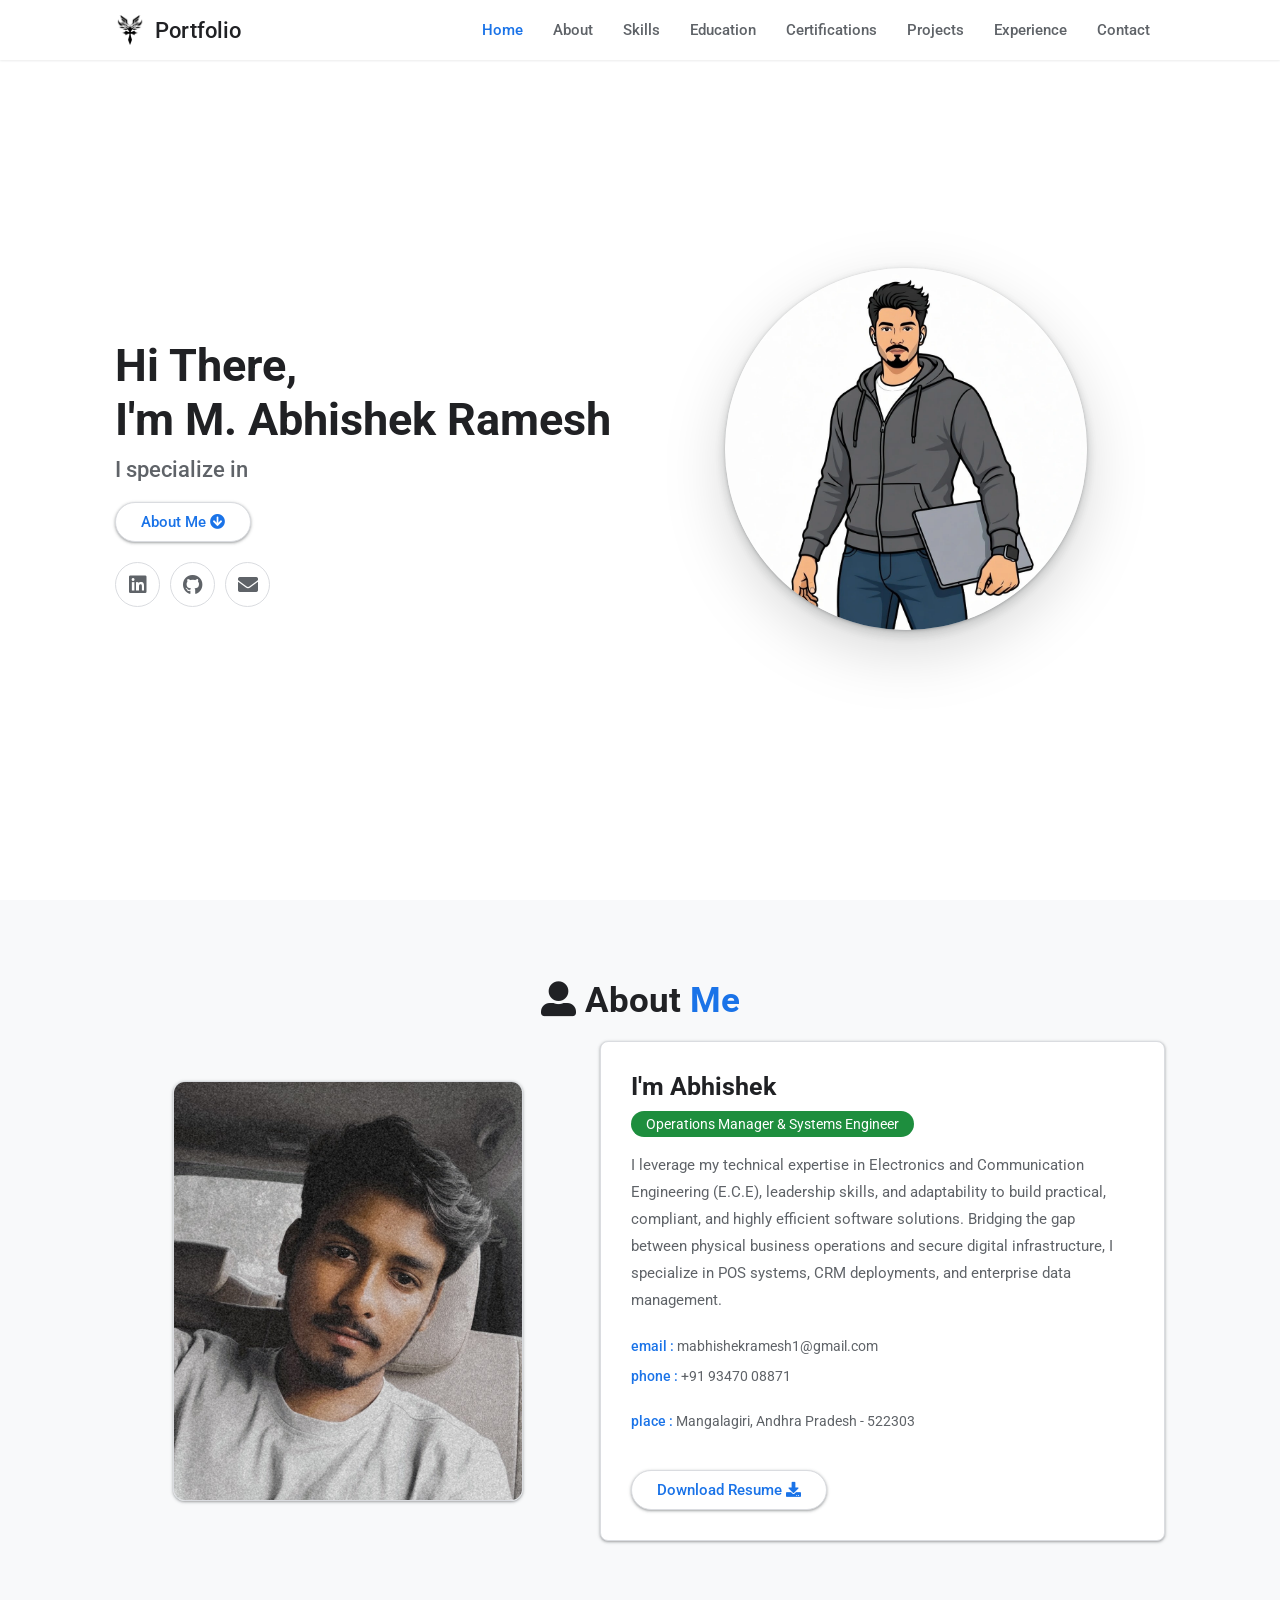
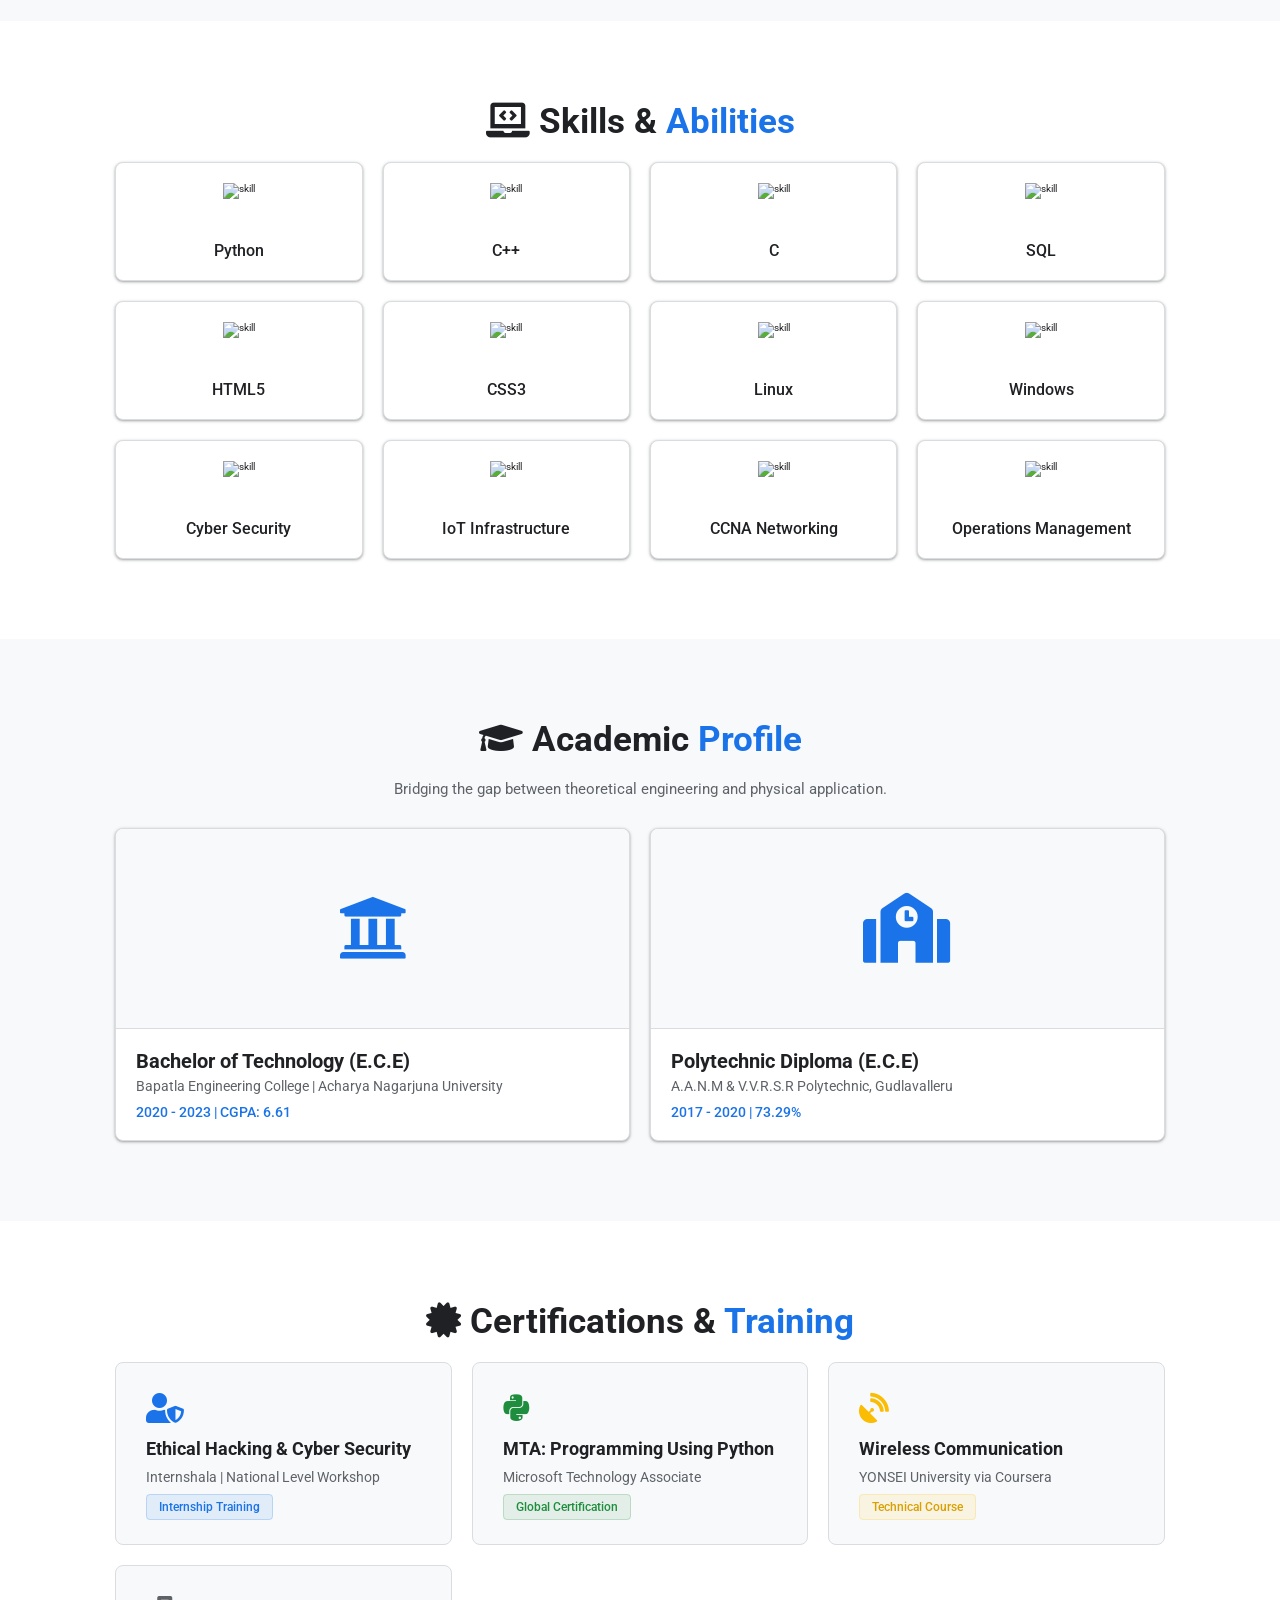
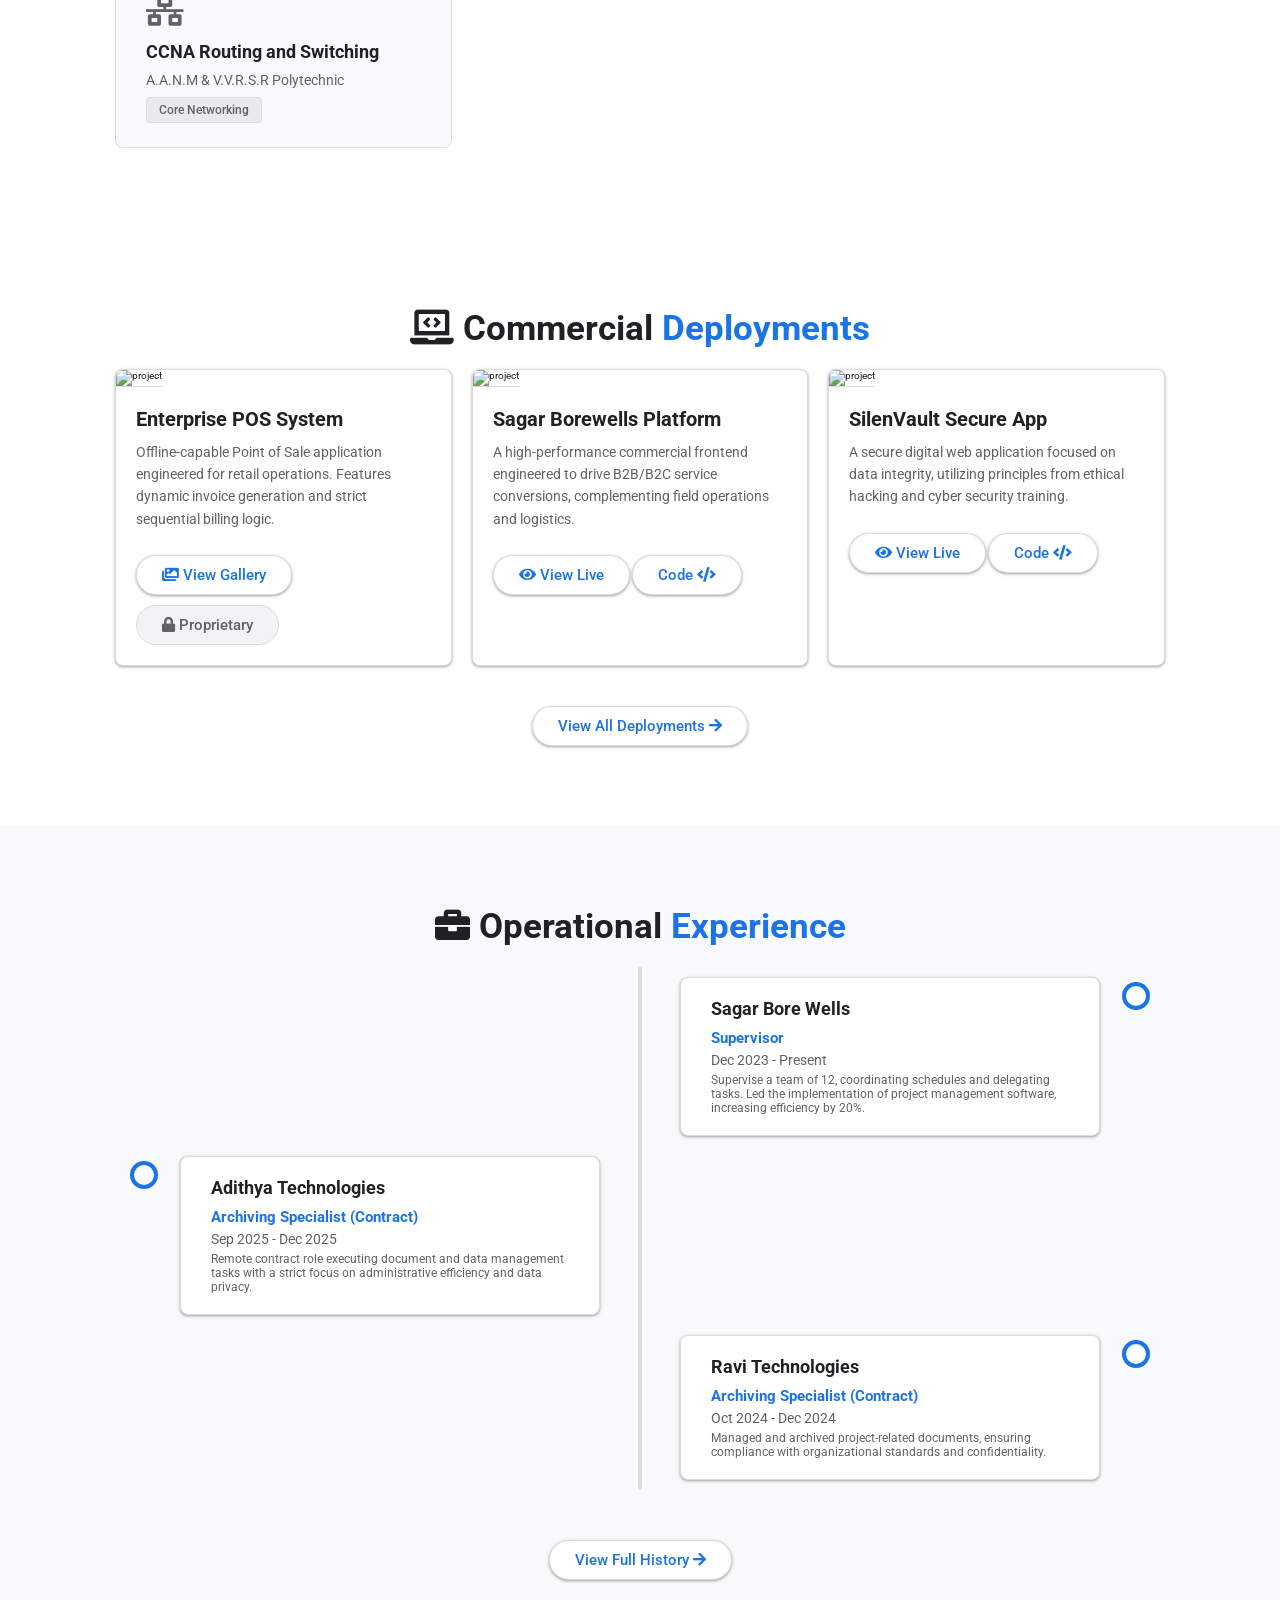
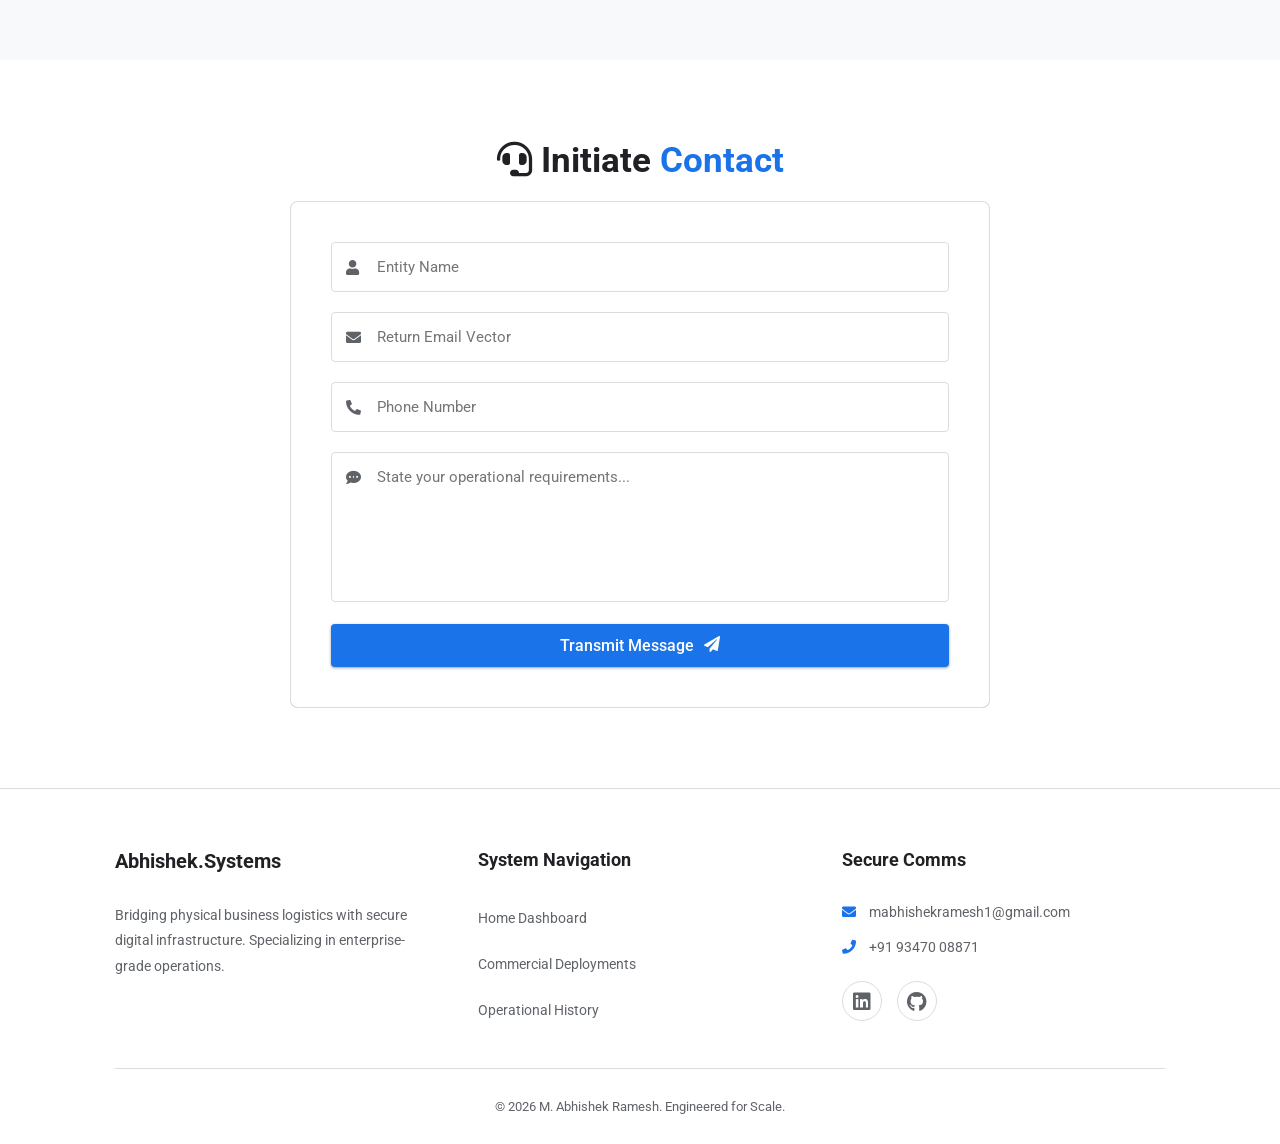
==== index.html @ 2fecbcee "Update index.html" ====
<!DOCTYPE html>
<html lang="en">
<head>
    <meta charset="UTF-8">
    <meta http-equiv="X-UA-Compatible" content="IE=edge">
    <meta name="viewport" content="width=device-width, initial-scale=1.0">
    <meta name="keywords" content="abhishek ramesh, operations manager, systems engineer, full stack dev, pos systems, portfolio" />
    <meta name="description" content="Welcome to Abhishek's Portfolio. Operations Manager, Systems Engineer, and Full-Stack Developer." />
    <link rel="stylesheet" href="./assets/css/style.css">
    <link rel="stylesheet" href="https://cdnjs.cloudflare.com/ajax/libs/font-awesome/5.15.3/css/all.min.css" integrity="sha512-iBBXm8fW90+nuLcSKlbmrPcLa0OT92xO1BIsZ+ywDWZCvqsWgccV3gFoRBv0z+8dLJgyAHIhR35VZc2oM/gI1w==" crossorigin="anonymous" referrerpolicy="no-referrer" />
   <link id="favicon" rel="icon" type="image/png" href="./assets/images/favicon_black.png">
    <title>Portfolio | M. Abhishek Ramesh</title>
	<meta name="description" content="M. Abhishek Ramesh: Operations Manager & Systems Engineer bridging physical logistics with secure digital infrastructure. Specializing in POS, CRM, and Data Management.">
    <meta name="keywords" content="Abhishek Ramesh, Systems Engineer, Operations Manager, POS Systems, Full Stack Developer, Cyber Security, Guntur, Sagar Borewells">
    <meta name="author" content="M. Abhishek Ramesh">
    
    <meta property="og:title" content="M. Abhishek Ramesh | Operations & Systems Engineer">
    <meta property="og:description" content="Bridging the gap between physical business logistics and secure digital infrastructure.">
    <meta property="og:image" content="https://abhishek333k.github.io/assets/images/hero.png">
    <meta property="og:url" content="https://abhishek333k.github.io/">
    <meta property="og:type" content="website">

	<!-- Google tag (gtag.js) -->
	<script async src="https://www.googletagmanager.com/gtag/js?id=G-SXCBY62VNZ"></script>
	<script>
	  window.dataLayer = window.dataLayer || [];
	  function gtag(){dataLayer.push(arguments);}
	  gtag('js', new Date());
	
	  gtag('config', 'G-SXCBY62VNZ');
	</script>
</head>
<body oncontextmenu="return false">

<header>
    <a href="/" class="logo" style="display: flex; align-items: center; gap: 10px; color: var(--text-dark); font-weight: 500; font-size: 2.2rem;">
        <img src="./assets/images/favicon_black.png" alt="Logo" style="height: 30px; width: auto;" id="header-logo-img"> Portfolio </a>
    <div id="menu" class="fas fa-bars"></div>
    <nav class="navbar">
        <ul>
            <li><a class="active" href="#home">Home</a></li>
            <li><a href="#about">About</a></li>
            <li><a href="#skills">Skills</a></li>
            <li><a href="#education">Education</a></li>
            <li><a href="#courses">Certifications</a></li> 
            <li><a href="#work">Projects</a></li>
            <li><a href="#experience">Experience</a></li>
            <li><a href="#contact">Contact</a></li>
        </ul>
    </nav>
</header>
<section class="home" id="home">
    <div id="particles-js"></div>

    <div class="content">
    <h2>Hi There,<br/> I'm M. Abhishek Ramesh</h2>
    <p>I specialize in <span class="typing-text"></span></p>
    <a href="#about" class="btn"><span>About Me</span>
      <i class="fas fa-arrow-circle-down"></i>
    </a>
    <div class="socials">
        <ul class="social-icons">
          <li><a class="linkedin" aria-label="LinkedIn" href="https://www.linkedin.com/in/abhishek-ramesh-mallavarapu-06b69618b/" target="_blank"><i class="fab fa-linkedin"></i></a></li> 
          <li><a class="github" aria-label="GitHub" href="https://github.com/Abhishek333k" target="_blank"><i class="fab fa-github"></i></a></li>
          <li><a class="telegram" aria-label="Mail" href="mailto:mabhishekramesh1@gmail.com" target="_blank"><i class="fas fa-envelope"></i></a></li>
        </ul>
      </div>
    </div>
<div class="image">
    <img draggable="false" class="levitate" src="./assets/images/hero.webp" alt="M. Abhishek Ramesh">
</div>
</section>
<section class="about" id="about">
    <h2 class="heading"><i class="fas fa-user-alt"></i> About <span>Me</span></h2>
    
    <div class="row">

    <div class="image">
    <img draggable="false" class="about-portrait" src="./assets/images/profile2.jpg" alt="M. Abhishek Ramesh">
	</div>
    <div class="content">
        <h3>I'm Abhishek</h3>
        <span class="tag">Operations Manager & Systems Engineer</span>
        
        <p>I leverage my technical expertise in Electronics and Communication Engineering (E.C.E), leadership skills, and adaptability to build practical, compliant, and highly efficient software solutions. 
        Bridging the gap between physical business operations and secure digital infrastructure, I specialize in POS systems, CRM deployments, and enterprise data management.</p>
        
        <div class="box-container">
            <div class="box">
              <p><span> email : </span> mabhishekramesh1@gmail.com</p>
              <p><span> phone : </span> +91 93470 08871</p>
            </div>
            <div class="box">
              <p><span> place : </span> Mangalagiri, Andhra Pradesh - 522303</p>
            </div>
        </div>
        
        <div class="resumebtn">
    <a href="./assets/M_Abhishek_Ramesh_Resume.pdf" download target="_blank" class="btn"><span>Download Resume</span>
        <i class="fas fa-download"></i>
    </a>
</div>

    </div>
    </div>
</section>
<section class="skills" id="skills">

    <h2 class="heading"><i class="fas fa-laptop-code"></i> Skills & <span>Abilities</span></h2>

    <div class="container">
          <div class="row" id="skillsContainer"></div>
    </div>
</section>
<section class="education" id="education">

  <h1 class="heading"><i class="fas fa-graduation-cap"></i> Academic <span>Profile</span></h1>
  <p class="qoute">Bridging the gap between theoretical engineering and physical application.</p>

  <div class="box-container">

    <div class="box">
        <div class="image" style="background: var(--bg-light); display: flex; justify-content: center; align-items: center; height: 20rem; border-bottom: 1px solid var(--border-color);">
            <i class="fas fa-university" style="font-size: 7rem; color: var(--google-blue);"></i>
        </div>
        <div class="content">
            <h3>Bachelor of Technology (E.C.E)</h3>
            <p>Bapatla Engineering College | Acharya Nagarjuna University</p>
            <h4>2020 - 2023 | CGPA: 6.61</h4>
        </div>
    </div>

    <div class="box">
        <div class="image" style="background: var(--bg-light); display: flex; justify-content: center; align-items: center; height: 20rem; border-bottom: 1px solid var(--border-color);">
            <i class="fas fa-school" style="font-size: 7rem; color: var(--google-blue);"></i>
        </div>
        <div class="content">
            <h3>Polytechnic Diploma (E.C.E)</h3>
            <p>A.A.N.M & V.V.R.S.R Polytechnic, Gudlavalleru</p>
            <h4>2017 - 2020 | 73.29%</h4>
        </div>
    </div>

  </div>
</section>
	<section class="courses" id="courses" style="background: var(--bg-white);">
    <h2 class="heading"><i class="fas fa-certificate"></i> Certifications & <span>Training</span></h2>
    
    <div style="display: grid; grid-template-columns: repeat(auto-fit, minmax(30rem, 1fr)); gap: 2rem; max-width: 1100px; margin: 0 auto;">
        
        <div class="course-card" style="border: 1px solid var(--border-color); border-radius: 8px; padding: 3rem; background: var(--bg-light); transition: 0.3s;">
            <i class="fas fa-user-shield" style="font-size: 3rem; color: var(--google-blue); margin-bottom: 1.5rem;"></i>
            <h3 style="font-size: 1.8rem; color: var(--text-dark); margin-bottom: 1rem;">Ethical Hacking & Cyber Security</h3>
            <p style="font-size: 1.4rem; color: var(--text-gray); margin-bottom: 1.5rem;">Internshala | National Level Workshop</p>
            <span style="background: rgba(26, 115, 232, 0.1); color: var(--google-blue); padding: 0.5rem 1.2rem; border-radius: 4px; font-size: 1.2rem; font-weight: 500; border: 1px solid rgba(26, 115, 232, 0.2);">Internship Training</span>
        </div>
        
        <div class="course-card" style="border: 1px solid var(--border-color); border-radius: 8px; padding: 3rem; background: var(--bg-light); transition: 0.3s;">
            <i class="fab fa-python" style="font-size: 3rem; color: var(--google-green); margin-bottom: 1.5rem;"></i>
            <h3 style="font-size: 1.8rem; color: var(--text-dark); margin-bottom: 1rem;">MTA: Programming Using Python</h3>
            <p style="font-size: 1.4rem; color: var(--text-gray); margin-bottom: 1.5rem;">Microsoft Technology Associate</p>
            <span style="background: rgba(30, 142, 62, 0.1); color: var(--google-green); padding: 0.5rem 1.2rem; border-radius: 4px; font-size: 1.2rem; font-weight: 500; border: 1px solid rgba(30, 142, 62, 0.2);">Global Certification</span>
        </div>

        <div class="course-card" style="border: 1px solid var(--border-color); border-radius: 8px; padding: 3rem; background: var(--bg-light); transition: 0.3s;">
            <i class="fas fa-satellite-dish" style="font-size: 3rem; color: #fbbc04; margin-bottom: 1.5rem;"></i>
            <h3 style="font-size: 1.8rem; color: var(--text-dark); margin-bottom: 1rem;">Wireless Communication</h3>
            <p style="font-size: 1.4rem; color: var(--text-gray); margin-bottom: 1.5rem;">YONSEI University via Coursera</p>
            <span style="background: rgba(251, 188, 4, 0.1); color: #d9a000; padding: 0.5rem 1.2rem; border-radius: 4px; font-size: 1.2rem; font-weight: 500; border: 1px solid rgba(251, 188, 4, 0.2);">Technical Course</span>
        </div>

        <div class="course-card" style="border: 1px solid var(--border-color); border-radius: 8px; padding: 3rem; background: var(--bg-light); transition: 0.3s;">
            <i class="fas fa-network-wired" style="font-size: 3rem; color: var(--text-gray); margin-bottom: 1.5rem;"></i>
            <h3 style="font-size: 1.8rem; color: var(--text-dark); margin-bottom: 1rem;">CCNA Routing and Switching</h3>
            <p style="font-size: 1.4rem; color: var(--text-gray); margin-bottom: 1.5rem;">A.A.N.M & V.V.R.S.R Polytechnic</p>
            <span style="background: #e8eaed; color: var(--text-gray); padding: 0.5rem 1.2rem; border-radius: 4px; font-size: 1.2rem; font-weight: 500; border: 1px solid var(--border-color);">Core Networking</span>
        </div>

    </div>
</section>
<section class="work" id="work">

  <h2 class="heading"><i class="fas fa-laptop-code"></i> Commercial <span>Deployments</span></h2>

  <div class="box-container"></div>

<div class="viewall" style="text-align: center; margin-top: 3rem;">
  <a href="./projects/index.html" class="btn"><span>View All Deployments</span>
    <i class="fas fa-arrow-right"></i>
  </a>
</div>

</section>
<section class="experience" id="experience">

  <h2 class="heading"><i class="fas fa-briefcase"></i> Operational <span>Experience</span></h2>

  <div class="timeline">

    <div class="container right">
      <div class="content">
        <div class="tag">
          <h2>Sagar Bore Wells</h2>
        </div>
        <div class="desc">
            <h3>Supervisor</h3>
            <p>Dec 2023 - Present</p>
            <p style="font-size: 1.2rem; margin-top: 5px;">Supervise a team of 12, coordinating schedules and delegating tasks. Led the implementation of project management software, increasing efficiency by 20%.</p>
        </div>
      </div>
    </div>

    <div class="container left">
      <div class="content">
        <div class="tag">
          <h2>Adithya Technologies</h2>
        </div>
        <div class="desc">
            <h3>Archiving Specialist (Contract)</h3>
            <p>Sep 2025 - Dec 2025</p>
            <p style="font-size: 1.2rem; margin-top: 5px;">Remote contract role executing document and data management tasks with a strict focus on administrative efficiency and data privacy.</p>
        </div>
      </div>
    </div>

    <div class="container right">
      <div class="content">
        <div class="tag">
          <h2>Ravi Technologies</h2>
        </div>
        <div class="desc">
            <h3>Archiving Specialist (Contract)</h3>
            <p>Oct 2024 - Dec 2024</p>
            <p style="font-size: 1.2rem; margin-top: 5px;">Managed and archived project-related documents, ensuring compliance with organizational standards and confidentiality.</p>
        </div>
      </div>
    </div>

  </div>
	<div class="morebtn" style="display: flex; justify-content: center; margin-top: 4rem;">
  <a href="./experience/index.html" class="btn"><span>View Full History</span>
    <i class="fas fa-arrow-right"></i>
  </a>
</div>
</section>
<section class="contact" id="contact">
  <h2 class="heading"><i class="fas fa-headset"></i> Initiate <span>Contact</span></h2>
  
  <div class="container" style="max-width: 700px; border: none; box-shadow: none; background: transparent;">
    <div class="content" style="justify-content: center;">
      <form action="https://formspree.io/f/mlgpwokd" method="POST" id="contact-form" class="saas-form">
        <div class="form-group">
          <div class="field">
            <input type="text" name="name" placeholder="Entity Name" required>
            <i class='fas fa-user'></i>
          </div>
          <div class="field">
            <input type="email" name="email" placeholder="Return Email Vector" required>
            <i class='fas fa-envelope'></i>
          </div>
          <div class="field">
            <input type="text" name="phone" placeholder="Phone Number">
            <i class='fas fa-phone-alt'></i>
          </div>
          <div class="message">
            <textarea placeholder="State your operational requirements..." name="message" required></textarea>
            <i class="fas fa-comment-dots"></i>
          </div>
        </div>
        <div class="button-area">
          <button type="submit" class="btn">
            Transmit Message <i class="fa fa-paper-plane"></i>
          </button>
        </div>
      </form>
    </div>
  </div>
</section>
<section class="footer" style="padding: 6rem 9% 3rem; background: var(--bg-white); border-top: 1px solid var(--border-color);">
  <div class="box-container" style="display: grid; grid-template-columns: repeat(auto-fit, minmax(25rem, 1fr)); gap: 4rem; margin-bottom: 4rem;">
      <div class="box">
          <h3 style="font-size: 2rem; color: var(--text-dark); margin-bottom: 1.5rem;">Abhishek.Systems</h3>
          <p style="font-size: 1.4rem; color: var(--text-gray); line-height: 1.8;">Bridging physical business logistics with secure digital infrastructure. Specializing in enterprise-grade operations.</p>
      </div>
      <div class="box">
          <h3 style="font-size: 1.8rem; color: var(--text-dark); margin-bottom: 1.5rem;">System Navigation</h3>
          <div style="display: flex; flex-direction: column; gap: 1rem;">
              <a href="#home" style="font-size: 1.4rem; color: var(--text-gray); transition: 0.3s;">Home Dashboard</a>
              <a href="#work" style="font-size: 1.4rem; color: var(--text-gray); transition: 0.3s;">Commercial Deployments</a>
              <a href="#experience" style="font-size: 1.4rem; color: var(--text-gray); transition: 0.3s;">Operational History</a>
          </div>
      </div>
      <div class="box">
          <h3 style="font-size: 1.8rem; color: var(--text-dark); margin-bottom: 1.5rem;">Secure Comms</h3>
          <p style="font-size: 1.4rem; color: var(--text-gray); margin-bottom: 1rem;"><i class="fas fa-envelope" style="color: var(--google-blue); margin-right: 10px;"></i> mabhishekramesh1@gmail.com</p>
          <p style="font-size: 1.4rem; color: var(--text-gray); margin-bottom: 1rem;"><i class="fas fa-phone" style="color: var(--google-blue); margin-right: 10px;"></i> +91 93470 08871</p>
          <div class="share" style="display: flex; gap: 1.5rem; margin-top: 2rem;">
            <a href="https://www.linkedin.com/in/abhishek-ramesh-mallavarapu-06b69618b/" class="fab fa-linkedin" style="font-size: 2rem; color: var(--text-gray); transition: 0.3s;" target="_blank"></a>
            <a href="https://github.com/Abhishek333k" class="fab fa-github" style="font-size: 2rem; color: var(--text-gray); transition: 0.3s;" target="_blank"></a>
          </div>
      </div>
  </div>
  <div class="credit" style="text-align: center; font-size: 1.3rem; color: var(--text-gray); padding-top: 3rem; border-top: 1px solid var(--border-color);">
      &copy; 2026 M. Abhishek Ramesh. Engineered for Scale.
  </div>
</section>
	<div id="pos-lightbox" class="lightbox-modal">
    <div class="lightbox-appbar" id="lightbox-top-ui">
        <div class="appbar-left">
            <button class="icon-btn" onclick="closeGallery()"><i class="fas fa-arrow-left"></i></button>
            <span id="lightbox-caption">Dashboard</span>
        </div>
        <div class="appbar-right">
            <span id="lightbox-counter">1 / 8</span>
            <button class="icon-btn" onclick="toggleZoom()"><i class="fas fa-search-plus"></i></button>
        </div>
    </div>

    <div class="lightbox-content" id="lightbox-center-ui">
        <a class="nav-btn prev-slide" onclick="changeSlide(-1)"><i class="fas fa-chevron-left"></i></a>
        <img id="lightbox-img" src="" alt="POS System Interface" onclick="toggleZoom()">
        <a class="nav-btn next-slide" onclick="changeSlide(1)"><i class="fas fa-chevron-right"></i></a>
    </div>
</div>
<a href="#home" aria-label="ScrollTop" class="fas fa-angle-up" id="scroll-top"></a>

<div id="snackbar">System Notification</div>

<script src="https://cdnjs.cloudflare.com/ajax/libs/jquery/3.6.0/jquery.min.js" integrity="sha512-894YE6QWD5I59HgZOGReFYm4dnWc1Qt5NtvYSaNcOP+u1T9qYdvdihz0PPSiiqn/+/3e7Jo4EaG7TubfWGUrMQ==" crossorigin="anonymous" referrerpolicy="no-referrer"></script>
<script src="https://cdnjs.cloudflare.com/ajax/libs/typed.js/2.0.5/typed.min.js" integrity="sha512-1KbKusm/hAtkX5FScVR5G36wodIMnVd/aP04af06iyQTkD17szAMGNmxfNH+tEuFp3Og/P5G32L1qEC47CZbUQ==" crossorigin="anonymous" referrerpolicy="no-referrer"></script>
<script src="./assets/js/particles.min.js"></script>
<script src="./assets/js/app.js"></script>

<script src="https://unpkg.com/scrollreveal"></script>
<script type="text/javascript" src="https://cdn.jsdelivr.net/npm/emailjs-com@3/dist/email.min.js"></script>

<script src="./assets/js/script.js"></script>

</body>
</html>
---- assets/css/style.css ----
@import url('https://fonts.googleapis.com/css2?family=Google+Sans:wght@400;500;700&family=Roboto:wght@400;500;700&display=swap');

* {
    margin: 0;
    padding: 0;
    box-sizing: border-box;
    font-family: 'Google Sans', 'Roboto', sans-serif;
    text-decoration: none;
    outline: none;
    border: none;
}

/* Google Workspace Tokens */
:root {
    --google-blue: #1a73e8;
    --google-blue-hover: #1557b0;
    --google-green: #1e8e3e;
    --bg-light: #f8f9fa; /* Workspace App Background */
    --bg-white: #ffffff; /* Card Background */
    --text-dark: #202124; /* Primary Text */
    --text-gray: #5f6368; /* Secondary Text */
    --border-color: #dadce0;
    --elevation-1: 0 1px 2px 0 rgba(60,64,67,0.3), 0 1px 3px 1px rgba(60,64,67,0.15);
    --elevation-2: 0 1px 3px 0 rgba(60,64,67,0.3), 0 4px 8px 3px rgba(60,64,67,0.15);
}

/* Base Scaling (1rem = 10px) */
html {
    font-size: 62.5%;
    overflow-x: hidden;
    scroll-behavior: smooth;
}

body {
    background: var(--bg-light);
    color: var(--text-dark);
}

/* Scrollbar Google Style */
::-webkit-scrollbar { width: 10px; }
::-webkit-scrollbar-track { background: var(--bg-light); }
::-webkit-scrollbar-thumb { background: #c1c1c1; border-radius: 5px; }
::-webkit-scrollbar-thumb:hover { background: #a8a8a8; }

/* Global Utilities */
section { padding: 8rem 9%; }
.heading { text-align: center; font-size: 3.5rem; color: var(--text-dark); padding-bottom: 2rem; }
.heading span { color: var(--google-blue); }
.btn {
    display: inline-block; margin-top: 1rem; padding: 1rem 2.5rem;
    border-radius: 2.5rem; box-shadow: var(--elevation-1);
    background: var(--bg-white); color: var(--google-blue);
    font-size: 1.5rem; font-weight: 500; cursor: pointer; transition: 0.3s;
    border: 1px solid var(--border-color);
}
.btn:hover { background: rgba(26, 115, 232, 0.04); box-shadow: var(--elevation-2); color: var(--google-blue-hover); }

/* Header & Navbar */
header {
    position: fixed; top: 0; left: 0; right: 0; z-index: 1000;
    display: flex; align-items: center; justify-content: space-between;
    padding: 1.5rem 9%; background: var(--bg-white);
    box-shadow: 0 1px 2px 0 rgba(60,64,67,0.1); transition: 0.2s;
}
header .logo { font-size: 2.2rem; font-weight: 700; color: var(--text-dark); }
header .logo i { color: var(--google-blue); padding-right: 5px; }
header .navbar ul { list-style: none; display: flex; }
header .navbar ul li { margin: 0 1.5rem; }
header .navbar ul li a { font-size: 1.5rem; color: var(--text-gray); font-weight: 500; transition: .2s; }
header .navbar ul li a.active, header .navbar ul li a:hover { color: var(--google-blue); }
#menu { font-size: 2.5rem; color: var(--text-dark); cursor: pointer; display: none; }

/* Home Section */
.home {
    display: flex; flex-wrap: wrap; gap: 1.5rem; min-height: 100vh;
    align-items: center; background: var(--bg-white); position: relative;
}
#particles-js { position: absolute; top: 0; left: 0; height: 100%; width: 100%; z-index: 0; }
.home .content { flex: 1 1 40rem; padding-top: 6.5rem; z-index: 1; }
.home .image { flex: 1 1 40rem; z-index: 1; text-align: center; }
.home .image img { width: 70%; border-radius: 50%; box-shadow: var(--elevation-2); }
.home .content h2 { font-size: 4.5rem; color: var(--text-dark); font-weight: 700; line-height: 1.2; }
.home .content h2 span { color: var(--google-blue); }
.home .content p { font-size: 2.2rem; color: var(--text-gray); font-weight: 500; padding: 1rem 0; }
.home .content .socials { margin-top: 2rem; margin-bottom: 2rem; }
.home .content .socials ul { list-style: none; display: flex; gap: 1rem;}
.home .content .socials a {
    height: 4.5rem; width: 4.5rem; line-height: 4.5rem; font-size: 2rem;
    border-radius: 50%; background: var(--bg-white); color: var(--text-gray);
    border: 1px solid var(--border-color); text-align: center; transition: 0.3s; display: inline-block;
}
.home .content .socials a:hover { color: var(--bg-white); background: var(--google-blue); border-color: var(--google-blue); box-shadow: var(--elevation-1); }

/* About Section */
.about { background: var(--bg-light); }
.about .row { display: flex; flex-wrap: wrap; gap: 2rem; align-items: center; }
.about .row .image { flex: 1 1 35rem; text-align: center; }
/* Fixed Portrait Frame & Lift Animation */
.about .row .image { flex: 1 1 35rem; text-align: center; display: flex; justify-content: center; }
.about-portrait { 
    width: 100%; 
    max-width: 350px; /* Locks the maximum width */
    height: 420px;    /* Locks the height to create a uniform frame */
    object-fit: cover; /* Prevents stretching; scales proportionally to fill frame */
    border-radius: 12px; 
    box-shadow: var(--elevation-1); 
    border: 1px solid var(--border-color);
    transition: transform 0.4s ease, box-shadow 0.4s ease;
}
.about-portrait:hover {
    transform: translateY(-8px); /* Professional upward lift */
    box-shadow: var(--elevation-2);
}
.about .row .content { flex: 1 1 45rem; background: var(--bg-white); padding: 3rem; border-radius: 8px; box-shadow: var(--elevation-1); border: 1px solid var(--border-color); }
.about .row .content h3 { font-size: 2.5rem; color: var(--text-dark); margin-bottom: 1rem; }
.about .row .content .tag { font-size: 1.4rem; color: var(--bg-white); background: var(--google-green); padding: .5rem 1.5rem; border-radius: 2rem; display: inline-block; margin-bottom: 1.5rem; }
.about .row .content p { font-size: 1.5rem; color: var(--text-gray); line-height: 1.8; margin-bottom: 2rem; }
.about .row .content .box-container { display: flex; flex-wrap: wrap; gap: 1.5rem; margin-bottom: 2rem; }
.about .row .content .box-container .box p { font-size: 1.4rem; margin-bottom: 0.5rem; }
.about .row .content .box-container .box p span { color: var(--google-blue); font-weight: 500; }

/* Skills Section */
.skills { background: var(--bg-white); }
.skills .container .row { display: flex; flex-wrap: wrap; gap: 2rem; justify-content: center; }
.skills .container .bar { background: var(--bg-white); padding: 2rem; border-radius: 8px; border: 1px solid var(--border-color); flex: 1 1 20rem; text-align: center; box-shadow: var(--elevation-1); transition: 0.3s; }
.skills .container .bar:hover { transform: translateY(-5px); box-shadow: var(--elevation-2); border-color: transparent; }
.skills .container .bar .info { display: flex; flex-direction: column; align-items: center; gap: 1rem; }
.skills .container .bar .info img { height: 4.8rem; }
.skills .container .bar .info span { font-size: 1.6rem; font-weight: 500; color: var(--text-dark); }

/* Education Section */
.education { background: var(--bg-light); }
.education .qoute { font-size: 1.5rem; text-align: center; color: var(--text-gray); margin-bottom: 3rem; }
.education .box-container { display: flex; flex-wrap: wrap; justify-content: center; gap: 2rem; }
.education .box-container .box { flex: 1 1 35rem; background: var(--bg-white); border-radius: 8px; box-shadow: var(--elevation-1); border: 1px solid var(--border-color); overflow: hidden; transition: 0.3s; }
.education .box-container .box:hover { box-shadow: var(--elevation-2); transform: translateY(-3px); }
.education .box-container .image img { width: 100%; height: 20rem; object-fit: cover; border-bottom: 1px solid var(--border-color); }
.education .box-container .content { padding: 2rem; }
.education .box-container .content h3 { font-size: 2rem; color: var(--text-dark); margin-bottom: .5rem; }
.education .box-container .content p { font-size: 1.4rem; color: var(--text-gray); margin-bottom: 1rem; }
.education .box-container .content h4 { font-size: 1.4rem; color: var(--google-blue); font-weight: 500; }

/* Work/Projects Cards */
.work { background: var(--bg-white); }
.work .box-container { display: grid; grid-template-columns: repeat(auto-fit, minmax(30rem, 1fr)); gap: 2rem; margin-bottom: 3rem; }
.work .box { border-radius: 8px; background: var(--bg-white); border: 1px solid var(--border-color); overflow: hidden; box-shadow: var(--elevation-1); transition: 0.3s; }
.work .box:hover { box-shadow: var(--elevation-2); border-color: transparent; }
.work .box img { height: 20rem; width: 100%; object-fit: cover; border-bottom: 1px solid var(--border-color); }
.work .box .content { padding: 2rem; }
.work .box .tag h3 { font-size: 2rem; color: var(--text-dark); margin-bottom: 1rem; }
.work .box .desc p { font-size: 1.4rem; color: var(--text-gray); margin-bottom: 1.5rem; line-height: 1.6; }
.work .viewall { text-align: center; }

/* Experience Timeline */
.experience { background: var(--bg-light); }
.timeline { position: relative; max-width: 1000px; margin: 0 auto; }
.timeline::after { content: ''; position: absolute; width: 4px; background-color: var(--border-color); top: 0; bottom: 0; left: 50%; margin-left: -2px; border-radius: 4px; }
.timeline .container { padding: 10px 40px; position: relative; background-color: inherit; width: 50%; }
.timeline .container::after { content: ''; position: absolute; width: 20px; height: 20px; right: -10px; background-color: var(--bg-white); border: 4px solid var(--google-blue); top: 15px; border-radius: 50%; z-index: 1; }
.timeline .left { left: 0; }
.timeline .right { left: 50%; }
.timeline .left::after { left: -10px; }
.timeline .content { padding: 2rem 3rem; background-color: var(--bg-white); position: relative; border-radius: 8px; box-shadow: var(--elevation-1); border: 1px solid var(--border-color); transition: 0.3s; }
.timeline .content:hover { transform: translateY(-3px); box-shadow: var(--elevation-2); }
.timeline .content .tag h2 { font-size: 1.8rem; color: var(--text-dark); margin-bottom: 10px; }
.timeline .content .desc h3 { font-size: 1.5rem; color: var(--google-blue); }
.timeline .content .desc p { font-size: 1.4rem; color: var(--text-gray); margin-top: 5px; }

/* Contact Section */
.contact { background: var(--bg-white); }
.contact .container { max-width: 1000px; margin: 0 auto; background: var(--bg-white); border-radius: 8px; box-shadow: var(--elevation-1); border: 1px solid var(--border-color); overflow: hidden; }
.contact .content { display: flex; flex-wrap: wrap; }
.contact .image-box { flex: 1 1 40rem; background: var(--bg-light); display: flex; justify-content: center; align-items: center; padding: 2rem; border-right: 1px solid var(--border-color); }
.contact .image-box img { width: 100%; max-width: 350px; }
.contact form { flex: 1 1 40rem; padding: 4rem; }
.contact form .form-group { display: flex; flex-direction: column; gap: 2rem; }
.contact form .field, .contact form .message { position: relative; }
.contact form .field i, .contact form .message i { position: absolute; top: 50%; transform: translateY(-50%); left: 1.5rem; color: var(--text-gray); font-size: 1.5rem; }
.contact form .message i { top: 2.5rem; }
.contact form .field input, .contact form .message textarea { width: 100%; padding: 1.5rem 1.5rem 1.5rem 4.5rem; font-size: 1.5rem; color: var(--text-dark); background: var(--bg-white); border: 1px solid var(--border-color); border-radius: 4px; transition: 0.3s; outline: none; }
.contact form .message textarea { resize: none; height: 15rem; }
.contact form .field input:focus, .contact form .message textarea:focus { border-color: var(--google-blue); box-shadow: inset 0 0 0 1px var(--google-blue); }
.contact .button-area { margin-top: 2rem; }
.contact .button-area button { background: var(--google-blue); color: var(--bg-white); border: none; width: 100%; padding: 1.5rem; border-radius: 4px; font-size: 1.6rem; cursor: pointer; transition: 0.3s; display: flex; justify-content: center; gap: 1rem; }
.contact .button-area button:hover { background: var(--google-blue-hover); box-shadow: var(--elevation-1); }

/* Footer Section */
.footer { background: var(--bg-light); padding: 4rem 9% 2rem; border-top: 1px solid var(--border-color); }
.footer .box-container { display: flex; flex-wrap: wrap; gap: 3rem; justify-content: space-between; margin-bottom: 3rem; }
.footer .box-container .box { flex: 1 1 25rem; }
.footer .box-container .box h3 { font-size: 2.2rem; color: var(--text-dark); padding-bottom: 1.5rem; font-weight: 700; }
.footer .box-container .box p { font-size: 1.4rem; color: var(--text-gray); line-height: 1.8; margin-bottom: 1rem; }
.footer .box-container .box a { display: block; font-size: 1.5rem; color: var(--text-gray); padding: 1rem 0; transition: .2s; }
.footer .box-container .box a i { padding-right: .5rem; color: var(--google-blue); }
.footer .box-container .box a:hover { color: var(--google-blue); padding-left: 1rem; }
.footer .box-container .box .share { display: flex; gap: 1rem; margin-top: 1.5rem; }
.footer .box-container .box .share a { height: 4rem; width: 4rem; line-height: 4rem; text-align: center; font-size: 1.8rem; background: var(--bg-white); color: var(--text-gray); border-radius: 50%; border: 1px solid var(--border-color); padding: 0; transition: 0.3s; }
.footer .box-container .box .share a:hover { background: var(--google-blue); color: var(--bg-white); border-color: var(--google-blue); box-shadow: var(--elevation-1); }
.footer .credit { padding-top: 2rem; text-align: center; font-size: 1.4rem; color: var(--text-gray); border-top: 1px solid var(--border-color); }
.footer .credit a { color: var(--google-blue); font-weight: 500; }

/* Back to Top Elevator */
#scroll-top { position: fixed; top: -120%; right: 2rem; padding: 1rem 1.5rem; font-size: 2rem; background: var(--bg-white); color: var(--google-blue); border: 1px solid var(--border-color); border-radius: 5px; transition: 0.3s; box-shadow: var(--elevation-2); z-index: 1000; }
#scroll-top.active { top: calc(100% - 8rem); }
#scroll-top:hover { background: var(--google-blue); color: var(--bg-white); border-color: var(--google-blue); transform: translateY(-3px); }

/* Responsive Adjustments */
@media (max-width: 991px) {
    html { font-size: 55%; }
    header { padding: 1.5rem 2rem; }
    section { padding: 6rem 3rem; }
    .timeline::after { left: 31px; }
    .timeline .container { width: 100%; padding-left: 70px; padding-right: 25px; }
    .timeline .container::after { left: 21px; }
    .timeline .right { left: 0%; }
}
@media (max-width: 768px) {
    #menu { display: block; }
    header .navbar { position: absolute; top: 100%; left: 0; right: 0; background: var(--bg-white); border-top: 1px solid var(--border-color); padding: 1rem 0; clip-path: polygon(0 0, 100% 0, 100% 0, 0 0); transition: .2s linear; box-shadow: var(--elevation-1); }
    header .navbar.active { clip-path: polygon(0 0, 100% 0, 100% 100%, 0% 100%); }
    header .navbar ul { flex-direction: column; }
    header .navbar ul li { margin: 1rem; text-align: center; }
}
/* =========================================
   HERO ANIMATION: Cloud Levitation
   ========================================= */
.levitate {
    animation: float 4s ease-in-out infinite;
    /* Optional: adds a soft shadow beneath the floating image */
    filter: drop-shadow(0 20px 30px rgba(0,0,0,0.15)); 
}

@keyframes float {
    0% { transform: translateY(0px); }
    50% { transform: translateY(-20px); }
    100% { transform: translateY(0px); }
}

/* =========================================
   GOOGLE SAAS CONTACT FORM
   ========================================= */
.saas-form { 
    width: 100%; 
    padding: 4rem; 
    background: var(--bg-white); 
    border-radius: 8px; 
    box-shadow: var(--elevation-2); 
    border: 1px solid var(--border-color); 
}
.saas-form .field input, .saas-form .message textarea { 
    width: 100%; 
    padding: 1.5rem 1.5rem 1.5rem 4.5rem; 
    font-size: 1.5rem; 
    color: var(--text-dark); 
    background: #f1f3f4; /* Google Material Filled Input */
    border: none;
    border-bottom: 2px solid #5f6368; 
    border-radius: 4px 4px 0 0; 
    transition: 0.3s; 
    outline: none;
}
.saas-form .field input:focus, .saas-form .message textarea:focus { 
    background: #e8eaed; 
    border-bottom: 2px solid var(--google-blue); 
}
.saas-form .button-area button {
    width: 100%;
    justify-content: center;
    padding: 1.2rem;
    font-size: 1.6rem;
    border-radius: 4px;
}
/* =========================================
   GOOGLE SAAS CONTACT FORM & SNACKBAR
   ========================================= */
.saas-form { width: 100%; padding: 4rem; background: var(--bg-white); border-radius: 8px; box-shadow: var(--elevation-2); border: 1px solid var(--border-color); }
.saas-form .field input, .saas-form .message textarea { width: 100%; padding: 1.5rem 1.5rem 1.5rem 4.5rem; font-size: 1.5rem; color: var(--text-dark); background: #f1f3f4; border: none; border-bottom: 2px solid #5f6368; border-radius: 4px 4px 0 0; transition: 0.3s; outline: none; }
.saas-form .field input:focus, .saas-form .message textarea:focus { background: #e8eaed; border-bottom: 2px solid var(--google-blue); }
.saas-form .button-area button { width: 100%; justify-content: center; padding: 1.2rem; font-size: 1.6rem; border-radius: 4px; }

#snackbar { visibility: hidden; min-width: 320px; background-color: #323232; color: #ffffff; text-align: left; border-radius: 4px; padding: 14px 24px; position: fixed; z-index: 9999; left: 50%; bottom: 20px; transform: translateX(-50%); font-size: 1.4rem; font-weight: 500; box-shadow: 0 3px 5px -1px rgba(0,0,0,.2), 0 6px 10px 0 rgba(0,0,0,.14); opacity: 0; transition: opacity 0.3s ease, bottom 0.3s ease; }
#snackbar.show { visibility: visible; opacity: 1; bottom: 40px; }
#snackbar.error { background-color: #d32f2f; }

/* =========================================
   ENTERPRISE PULSE HOVER (PROJECT CARDS)
   ========================================= */
.pulse-hover { transition: transform 0.3s ease, box-shadow 0.3s ease, border-color 0.3s ease !important; }
.pulse-hover:hover { transform: translateY(-8px) !important; box-shadow: 0 0 0 15px rgba(26, 115, 232, 0.05), 0 4px 10px rgba(0,0,0,0.15) !important; border-color: var(--google-blue) !important; }


/* =========================================
   GOOGLE MATERIAL SNACKBAR (TOAST ALERTS)
   ========================================= */
#snackbar {
    visibility: hidden;
    min-width: 320px;
    background-color: #323232; /* Google Material Dark Surface */
    color: #ffffff;
    text-align: left;
    border-radius: 4px;
    padding: 14px 24px;
    position: fixed;
    z-index: 9999;
    left: 50%;
    bottom: 20px;
    transform: translateX(-50%);
    font-size: 1.4rem;
    font-weight: 500;
    box-shadow: 0 3px 5px -1px rgba(0,0,0,.2), 0 6px 10px 0 rgba(0,0,0,.14), 0 1px 18px 0 rgba(0,0,0,.12);
    opacity: 0;
    transition: opacity 0.3s ease, bottom 0.3s ease;
}

/* Active State */
#snackbar.show {
    visibility: visible;
    opacity: 1;
    bottom: 40px; /* Slides up smoothly */
}

/* Error State Override */
#snackbar.error {
    background-color: #d32f2f; /* Google Material Red */
}
/* =========================================
   GOOGLE DRIVE STYLE IMMERSIVE VIEWER
   ========================================= */
.lightbox-modal { display: none; position: fixed; z-index: 10000; left: 0; top: 0; width: 100%; height: 100%; background-color: #000000; opacity: 0; transition: opacity 0.2s ease; font-family: 'Google Sans', sans-serif; }
.lightbox-modal.show { display: block; opacity: 1; }

/* Top App Bar */
.lightbox-appbar { position: absolute; top: 0; left: 0; width: 100%; display: flex; justify-content: space-between; align-items: center; padding: 15px 20px; background: linear-gradient(to bottom, rgba(0,0,0,0.6), transparent); z-index: 10001; transition: opacity 0.3s; color: white; }
.appbar-left { display: flex; align-items: center; gap: 20px; font-size: 1.6rem; font-weight: 500; letter-spacing: 0.3px; }
.appbar-right { display: flex; align-items: center; gap: 25px; font-size: 1.4rem; font-weight: 500; }
.icon-btn { background: transparent; color: white; border: none; font-size: 2rem; cursor: pointer; padding: 10px; border-radius: 50%; transition: background 0.2s; outline: none; }
.icon-btn:hover { background: rgba(255,255,255,0.1); }

/* Main Content */
.lightbox-content { position: relative; width: 100%; height: 100vh; display: flex; justify-content: center; align-items: center; }
#lightbox-img { max-width: 90%; max-height: 85vh; object-fit: contain; transition: transform 0.3s cubic-bezier(0.4, 0, 0.2, 1); }
#lightbox-img.zoomed { transform: scale(1.6); cursor: zoom-out; }

/* Circular Navigation Arrows */
.nav-btn { position: absolute; top: 50%; transform: translateY(-50%); width: 48px; height: 48px; border-radius: 50%; background: rgba(32,33,36,0.6); color: white; display: flex; justify-content: center; align-items: center; font-size: 1.8rem; cursor: pointer; transition: 0.2s; z-index: 10001; }
.nav-btn:hover { background: rgba(255,255,255,0.2); }
.prev-slide { left: 30px; }
.next-slide { right: 30px; }

/* Auto-Hide UI Class */
.ui-hidden { opacity: 0 !important; pointer-events: none; }

@media (max-width: 768px) { .nav-btn { display: none; } #lightbox-img { max-width: 100%; max-height: 80vh; } }
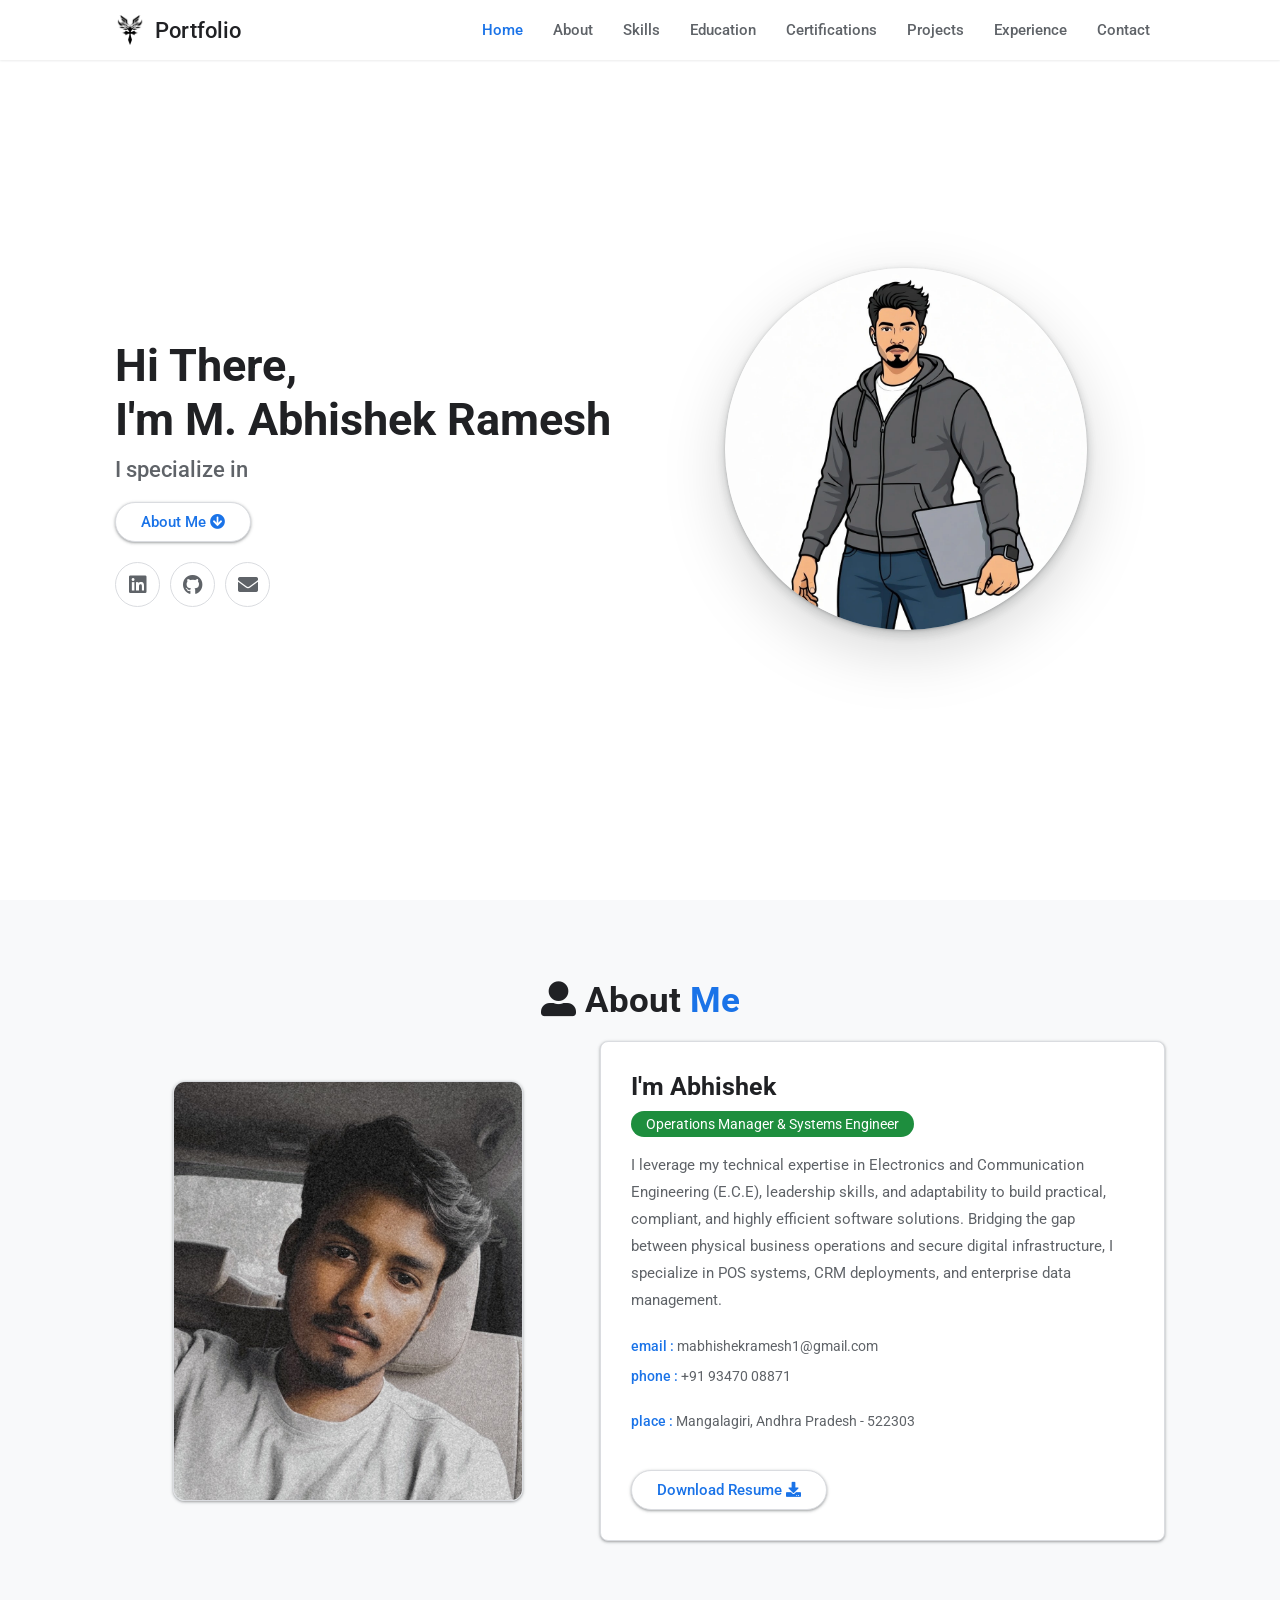
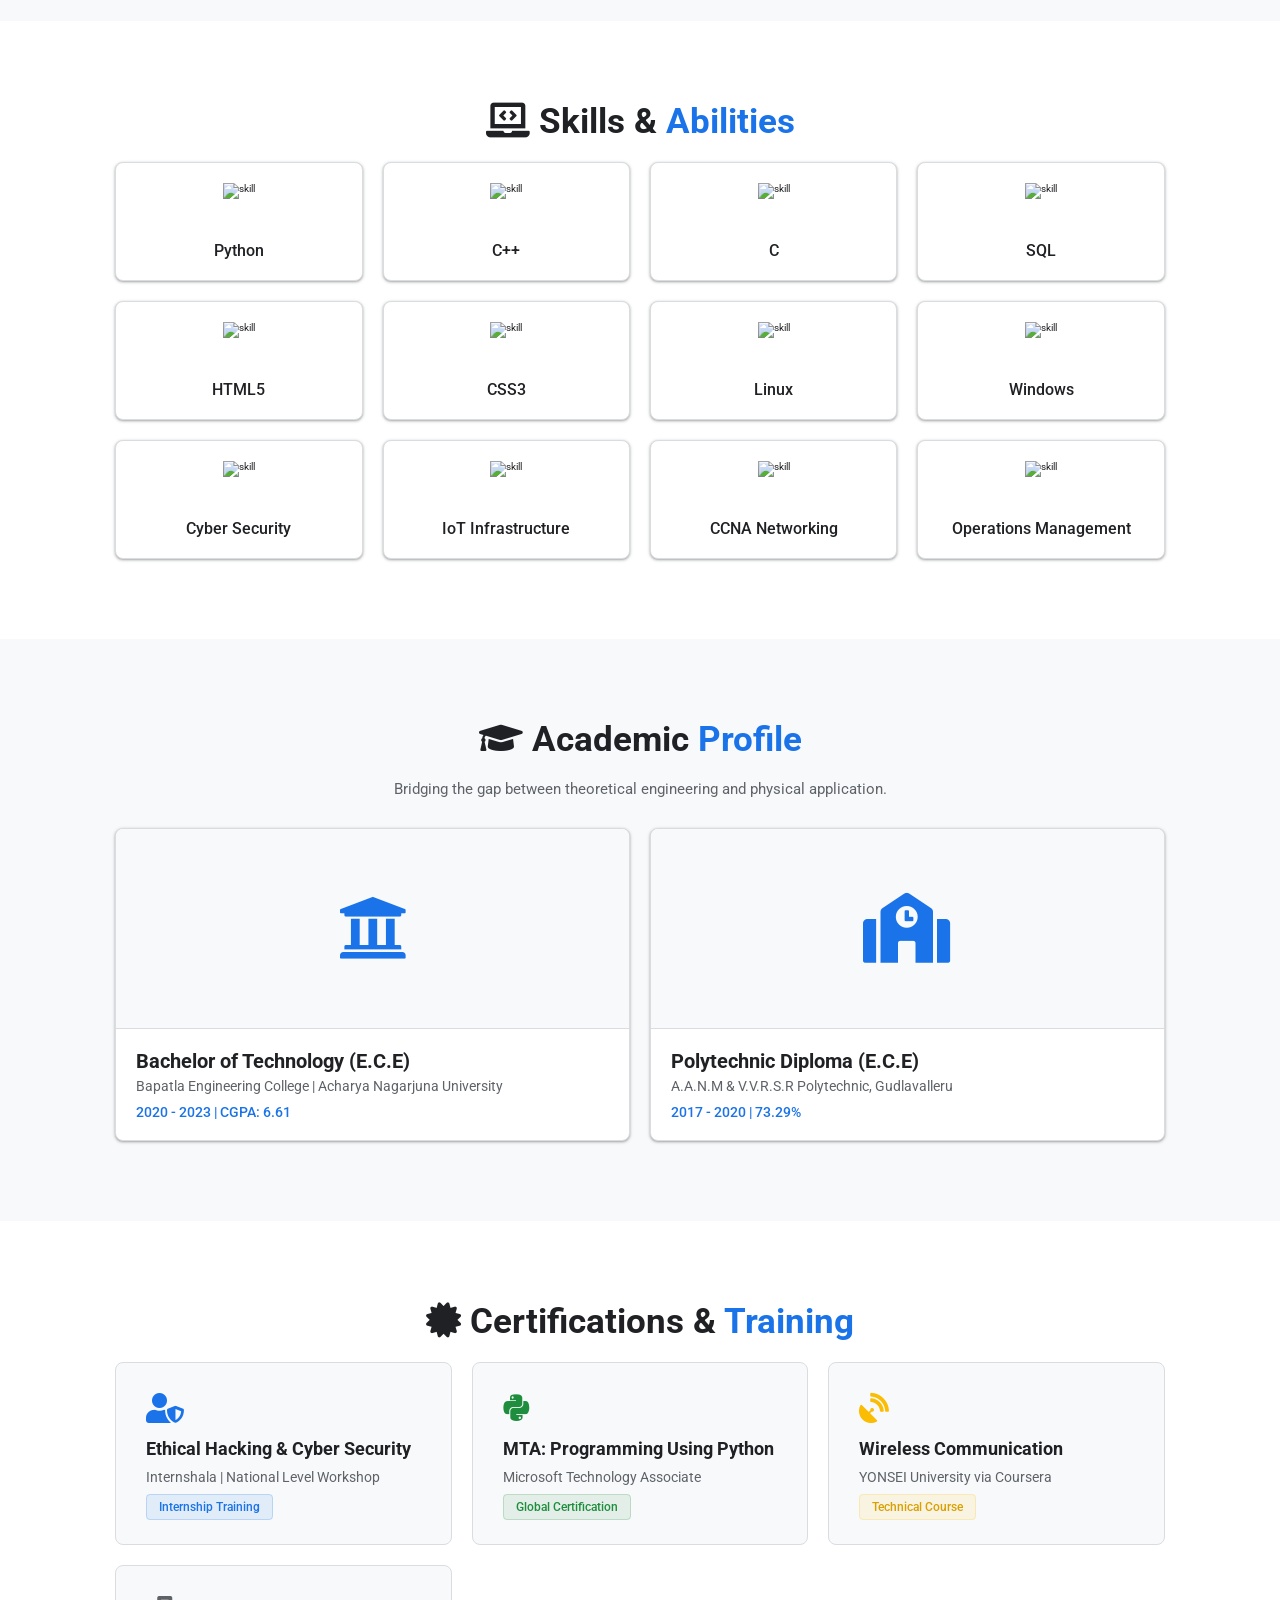
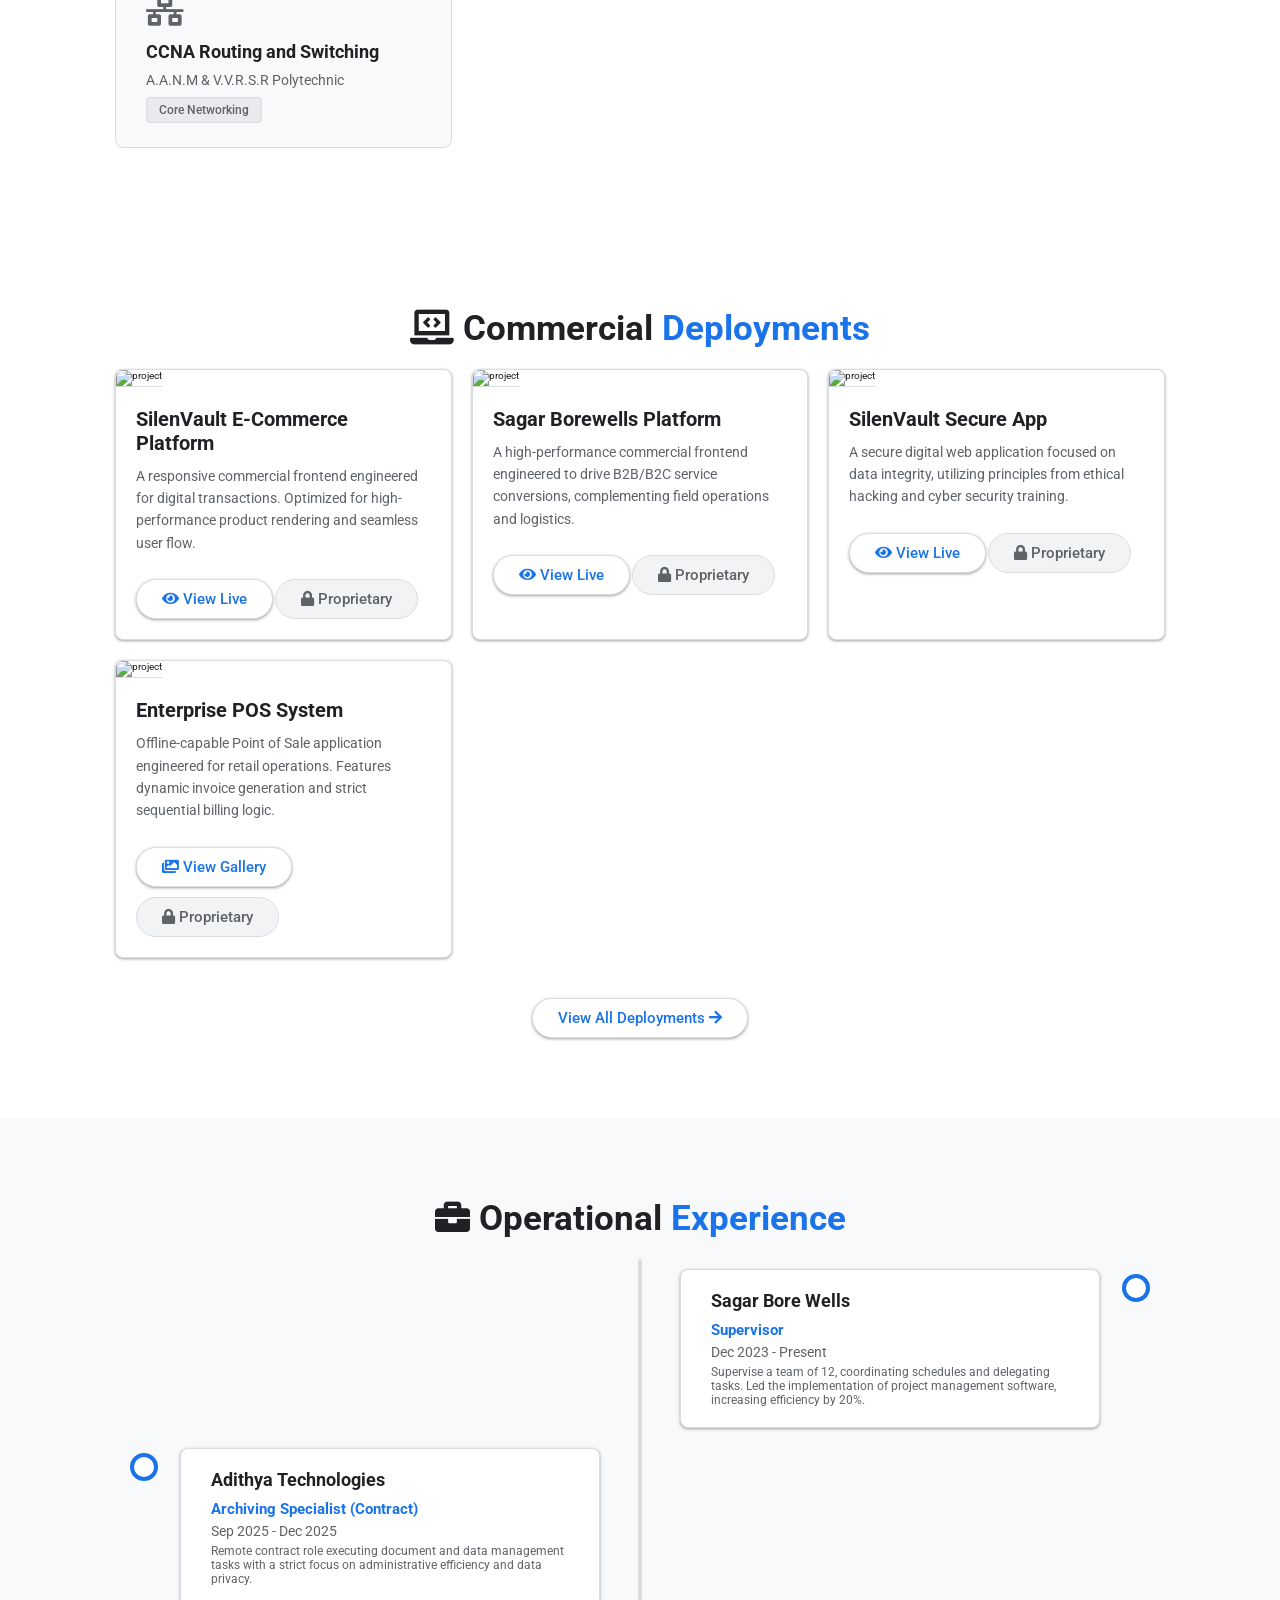
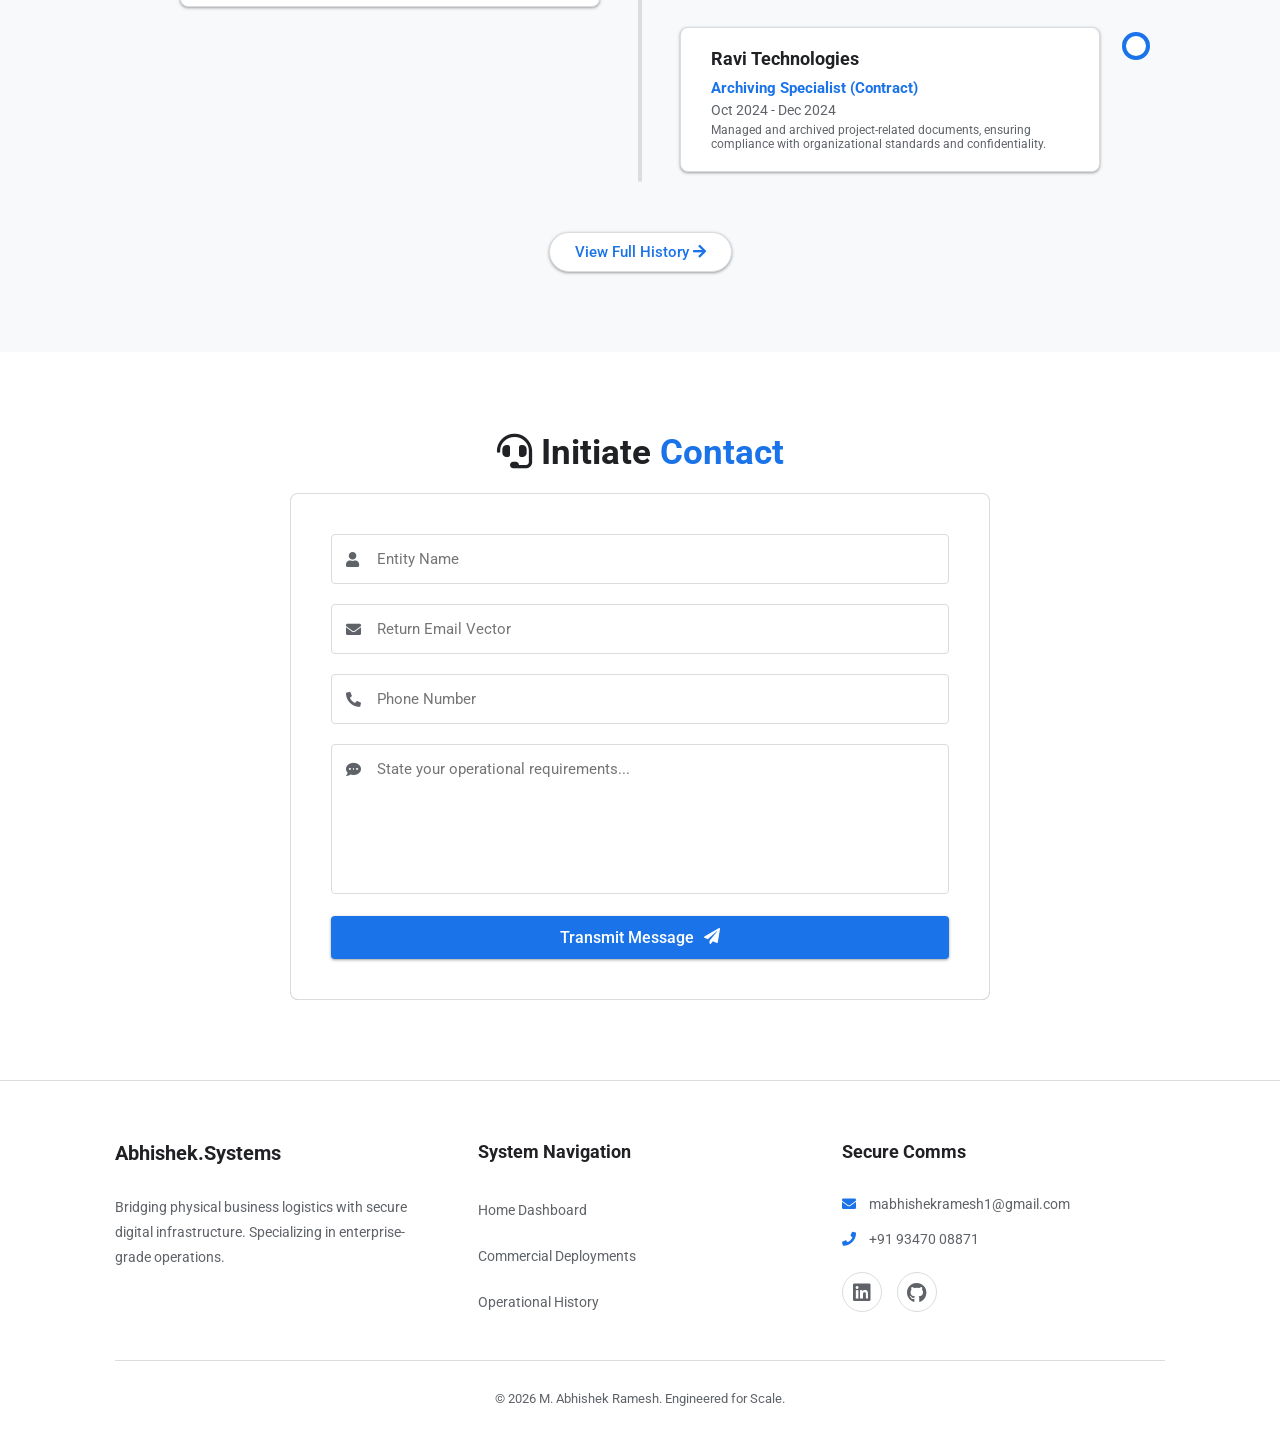
==== commit f4e1dc81: "Update index.html" ====
--- a/index.html
+++ b/index.html
@@ -6,7 +6,7 @@
     <meta name="viewport" content="width=device-width, initial-scale=1.0">
     <meta name="keywords" content="abhishek ramesh, operations manager, systems engineer, full stack dev, pos systems, portfolio" />
     <meta name="description" content="Welcome to Abhishek's Portfolio. Operations Manager, Systems Engineer, and Full-Stack Developer." />
-    <link rel="stylesheet" href="./assets/css/style.css">
+    <link rel="stylesheet" href="./assets/css/style.css?v=2.0">
     <link rel="stylesheet" href="https://cdnjs.cloudflare.com/ajax/libs/font-awesome/5.15.3/css/all.min.css" integrity="sha512-iBBXm8fW90+nuLcSKlbmrPcLa0OT92xO1BIsZ+ywDWZCvqsWgccV3gFoRBv0z+8dLJgyAHIhR35VZc2oM/gI1w==" crossorigin="anonymous" referrerpolicy="no-referrer" />
    <link id="favicon" rel="icon" type="image/png" href="./assets/images/favicon_black.png">
     <title>Portfolio | M. Abhishek Ramesh</title>
@@ -34,7 +34,7 @@
 
 <header>
     <a href="/" class="logo" style="display: flex; align-items: center; gap: 10px; color: var(--text-dark); font-weight: 500; font-size: 2.2rem;">
-        <img src="./assets/images/favicon_black.png" alt="Logo" style="height: 30px; width: auto;" id="header-logo-img"> Portfolio </a>
+        <img draggable="false" src="/assets/images/favicon_black.png" alt="" style="height: 30px; width: auto;" id="header-logo-img" onerror="this.src='/assets/images/favicon_black.png'"> Portfolio </a>
     <div id="menu" class="fas fa-bars"></div>
     <nav class="navbar">
         <ul>
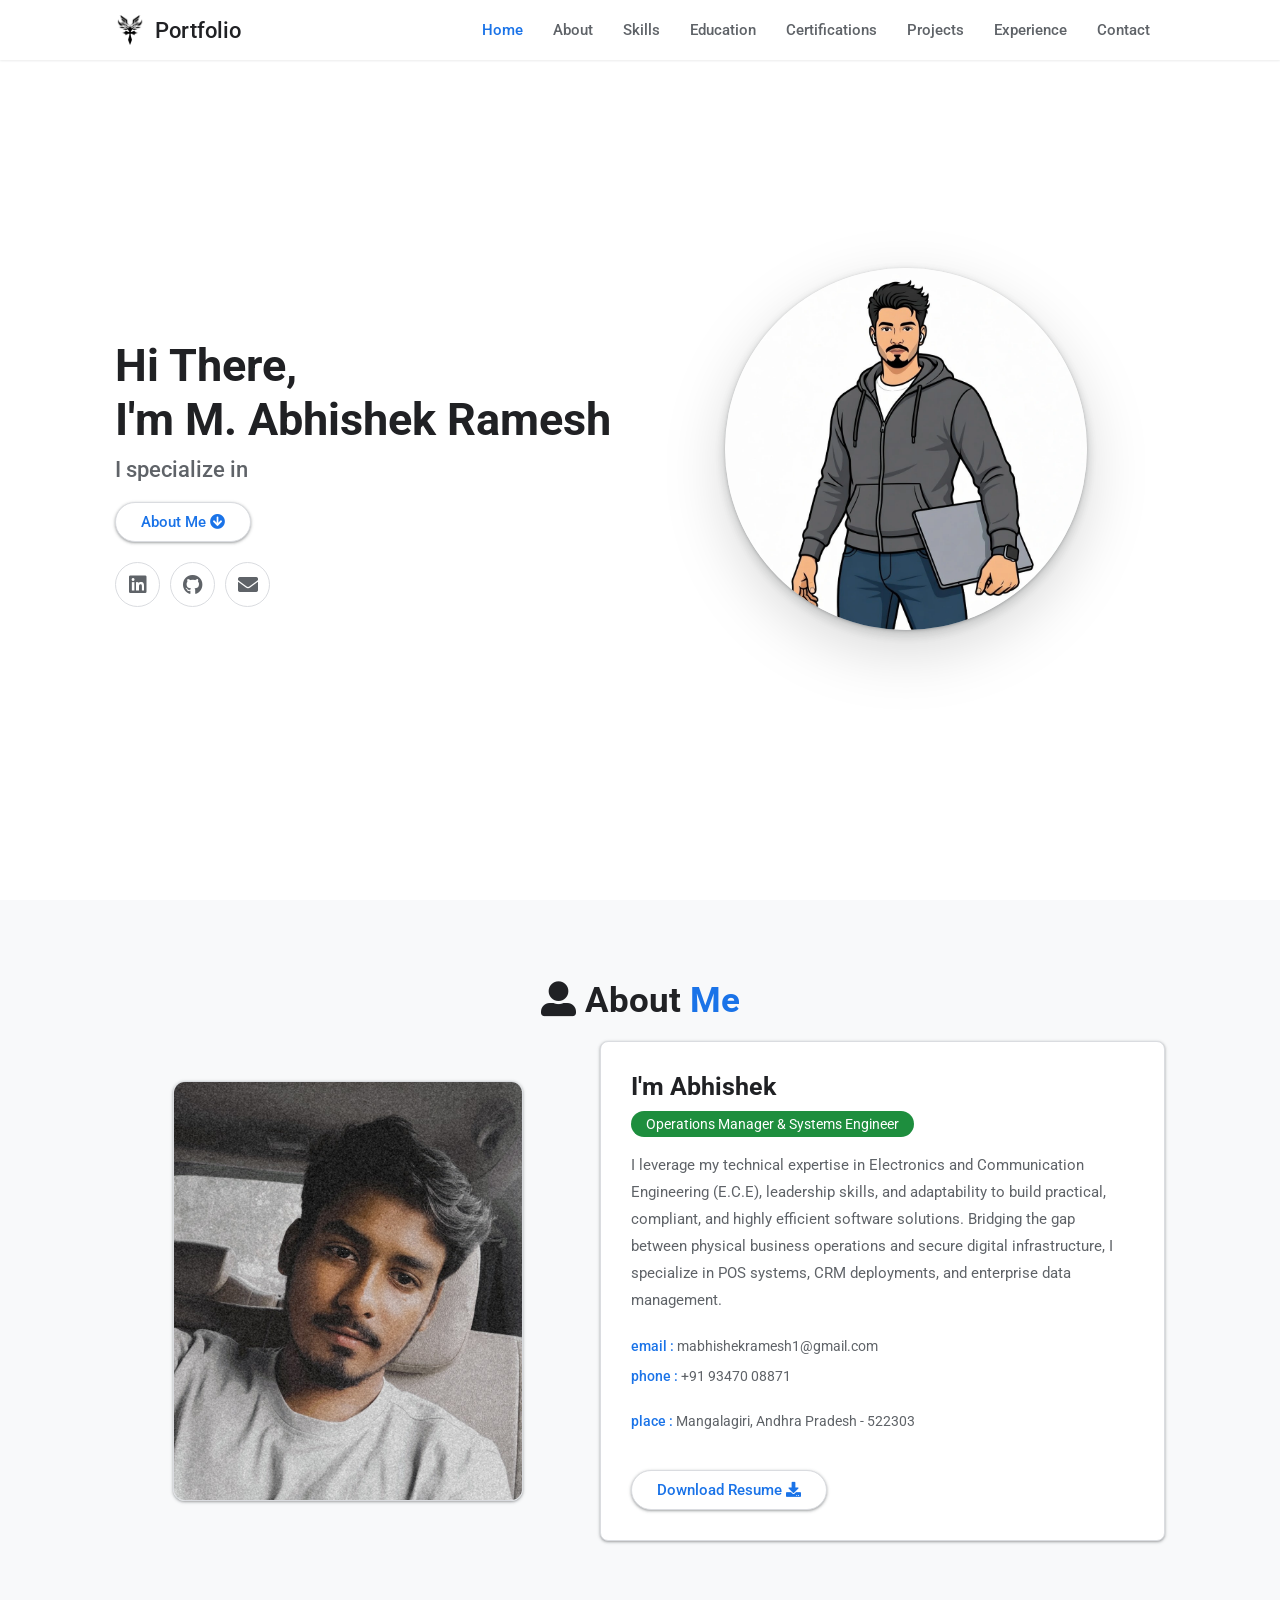
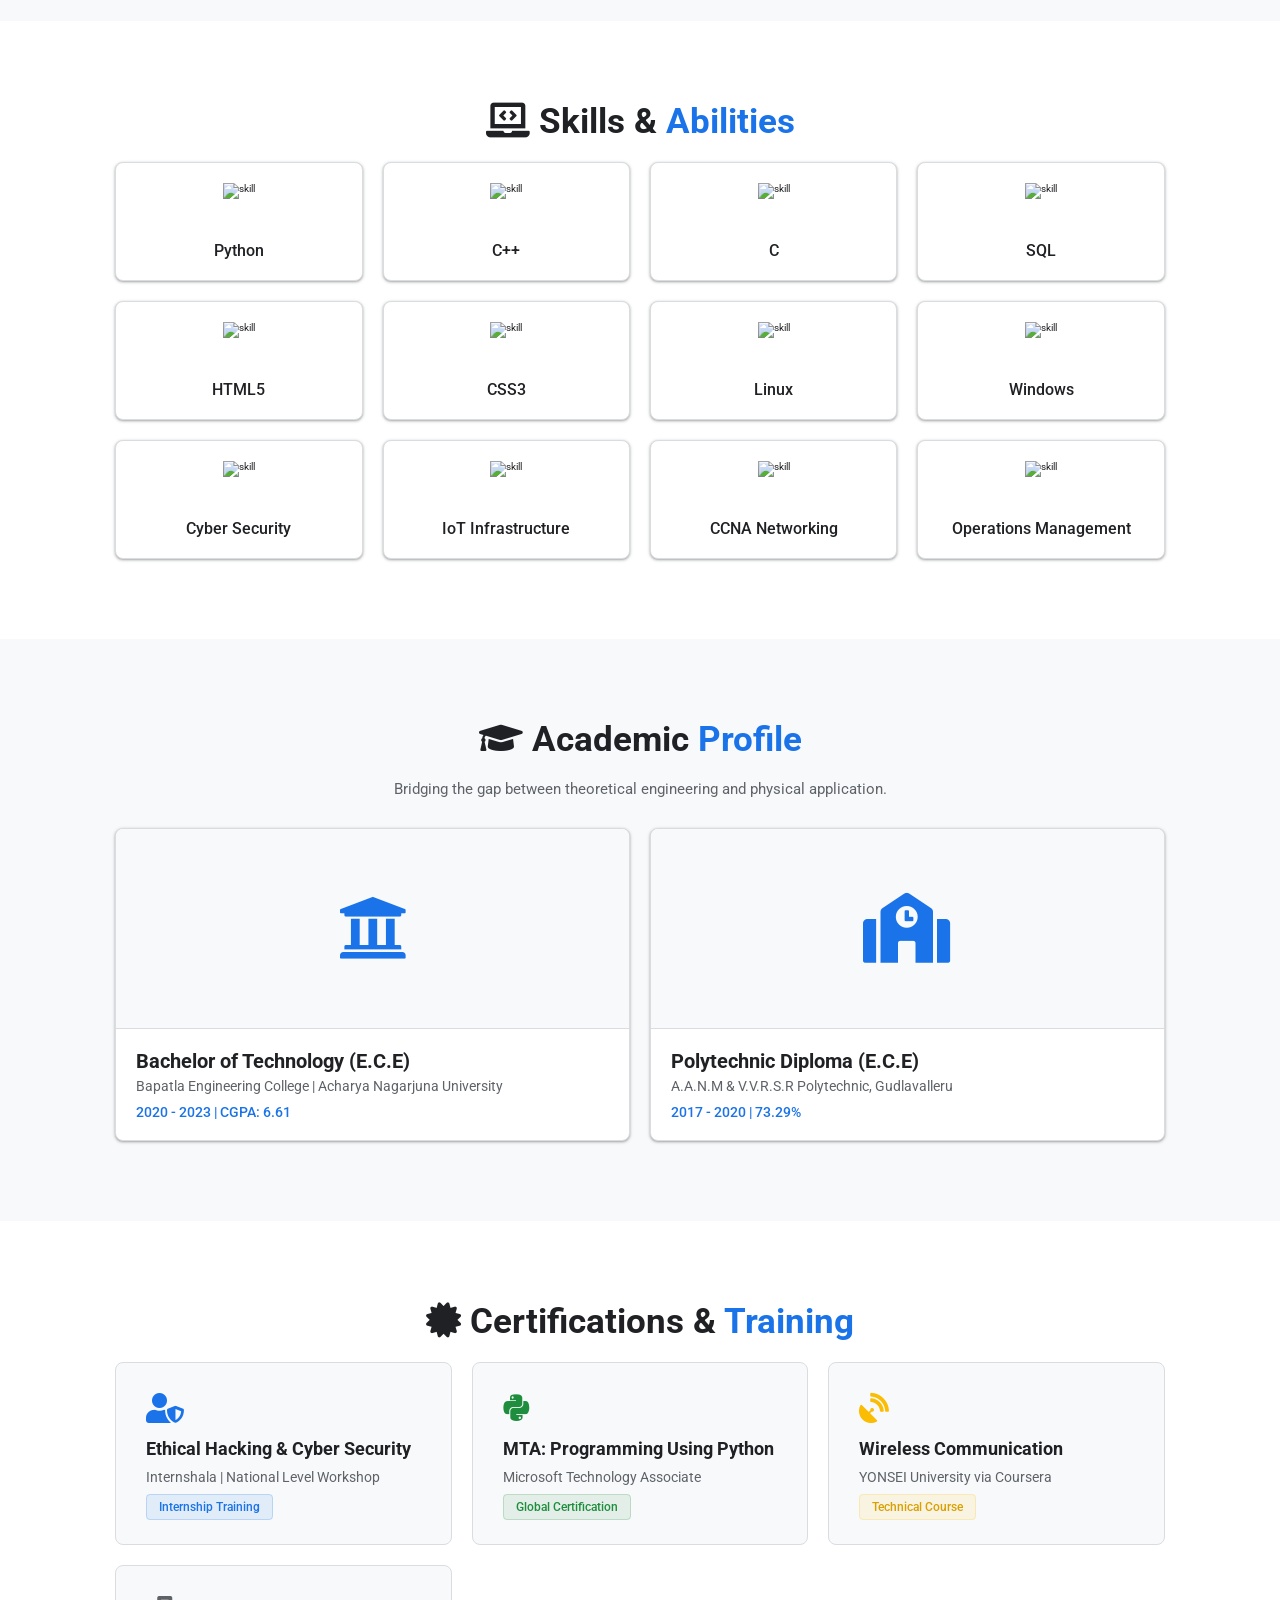
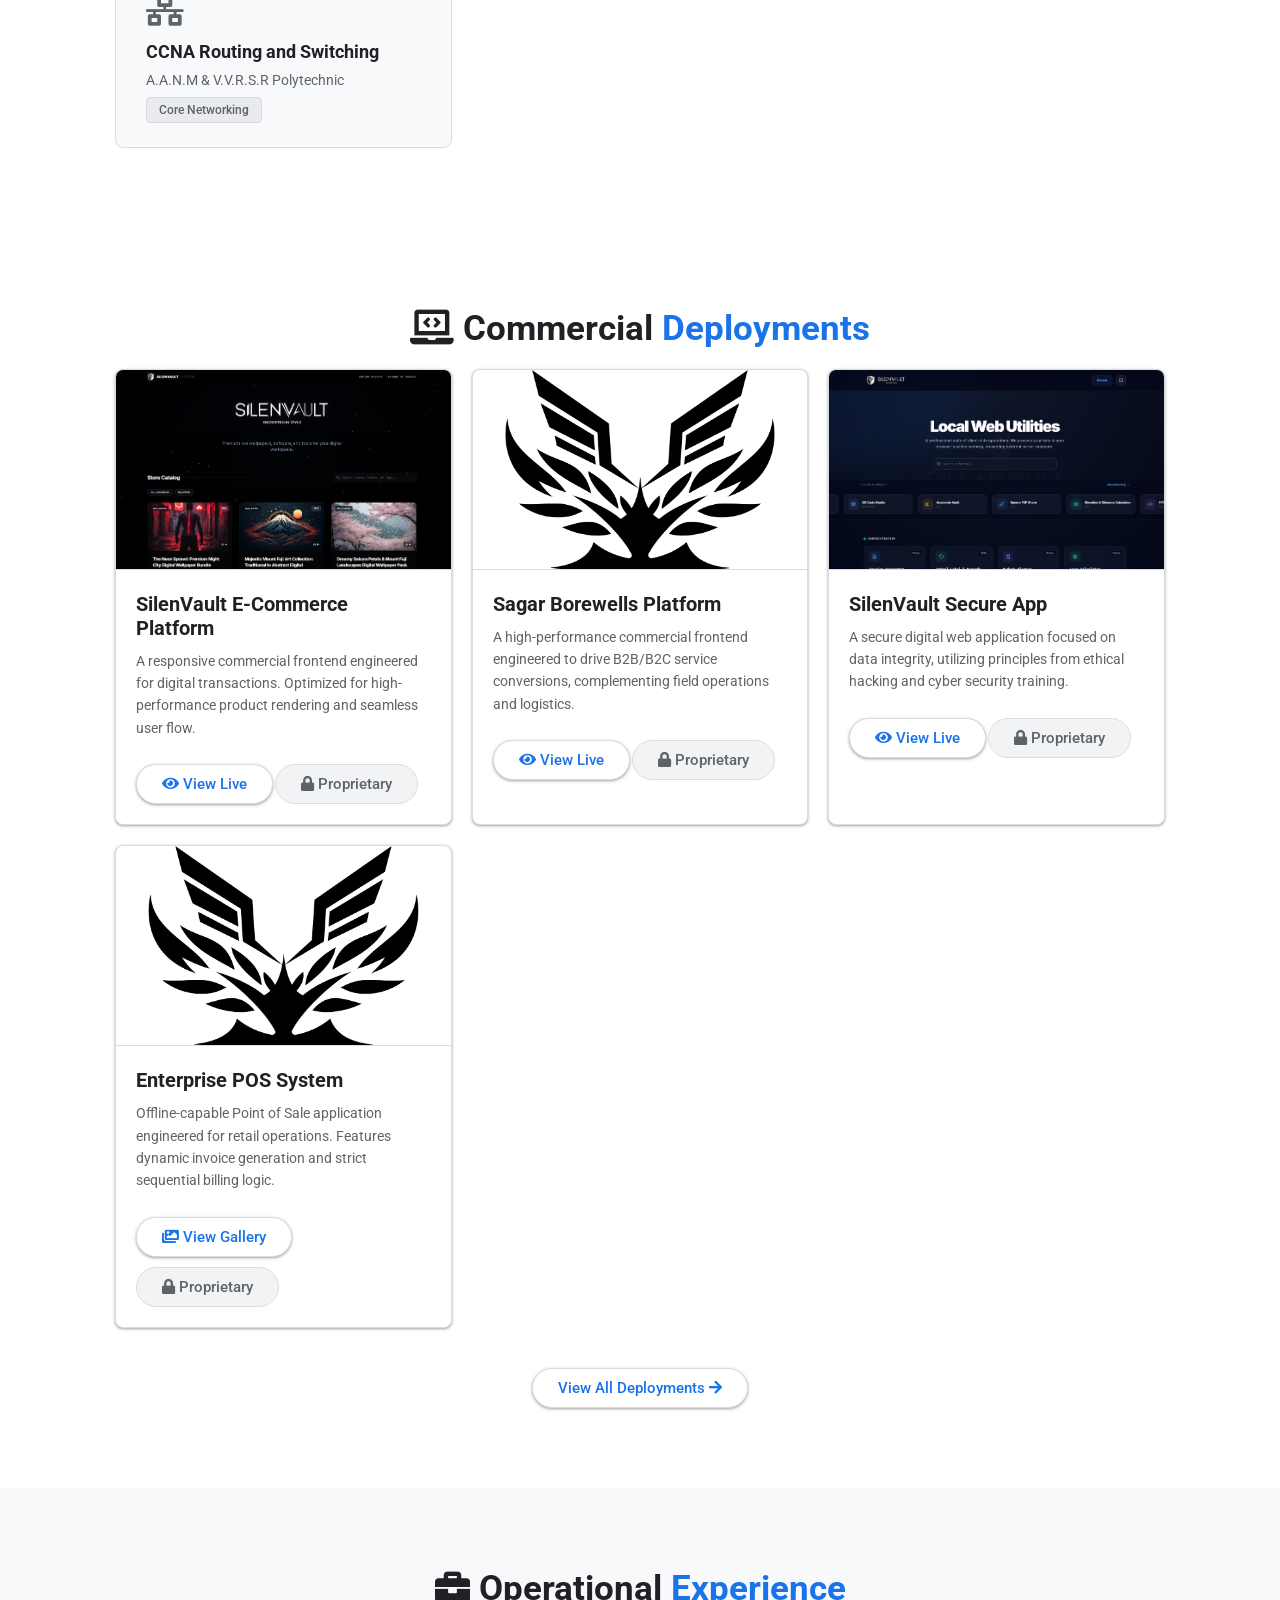
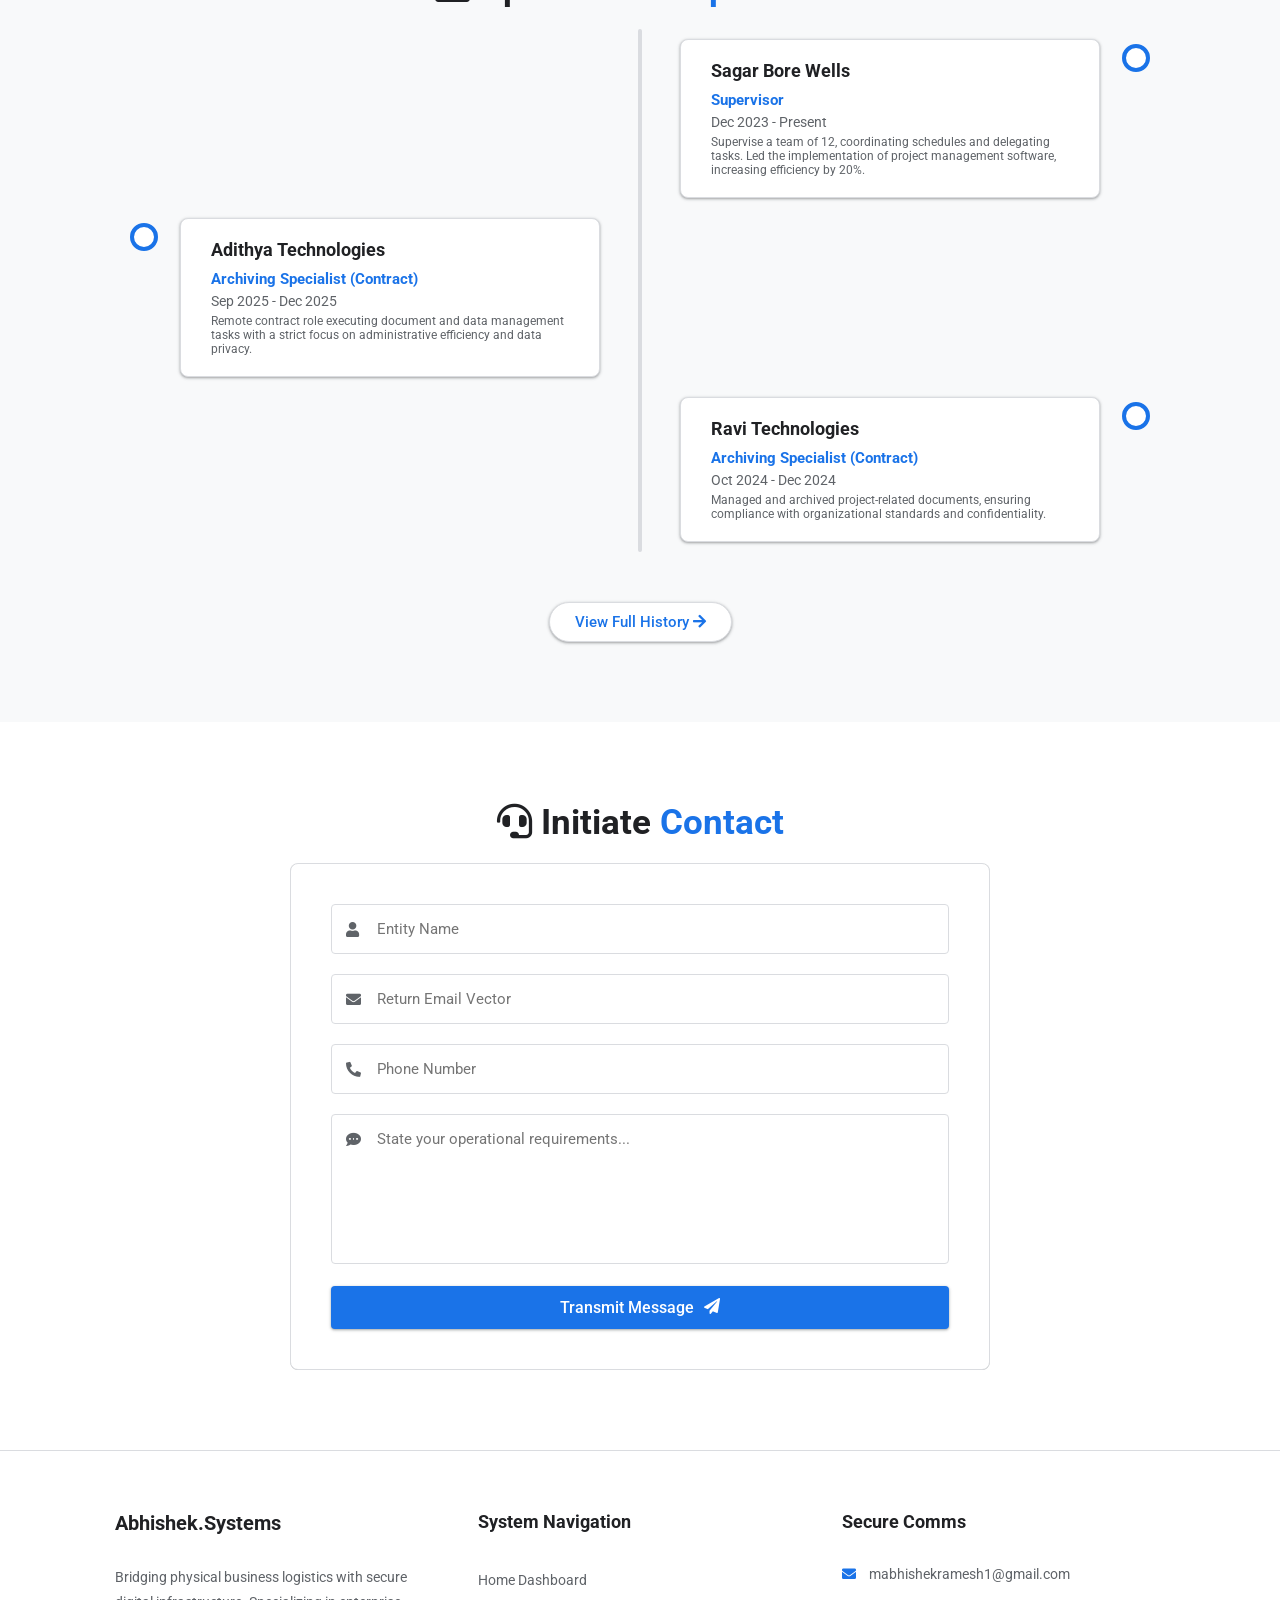
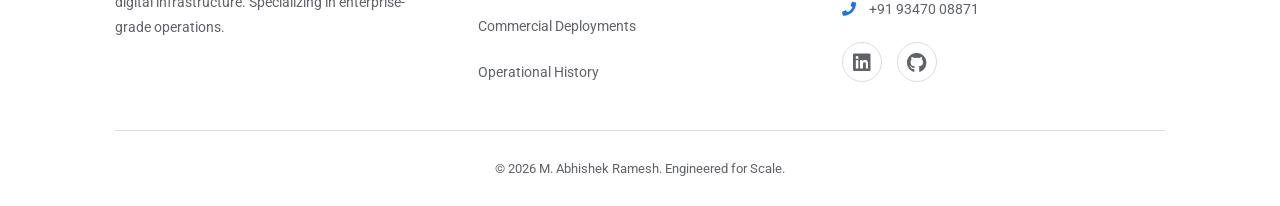
==== commit a057085e: "Update index.html" ====
--- a/index.html
+++ b/index.html
@@ -34,7 +34,7 @@
 
 <header>
     <a href="/" class="logo" style="display: flex; align-items: center; gap: 10px; color: var(--text-dark); font-weight: 500; font-size: 2.2rem;">
-        <img draggable="false" src="/assets/images/favicon_black.png" alt="" style="height: 30px; width: auto;" id="header-logo-img" onerror="this.src='/assets/images/favicon_black.png'"> Portfolio </a>
+        <img src="/assets/images/favicon_black.png" alt="Logo" style="height: 30px; width: auto;" id="header-logo-img"> Portfolio </a>
     <div id="menu" class="fas fa-bars"></div>
     <nav class="navbar">
         <ul>
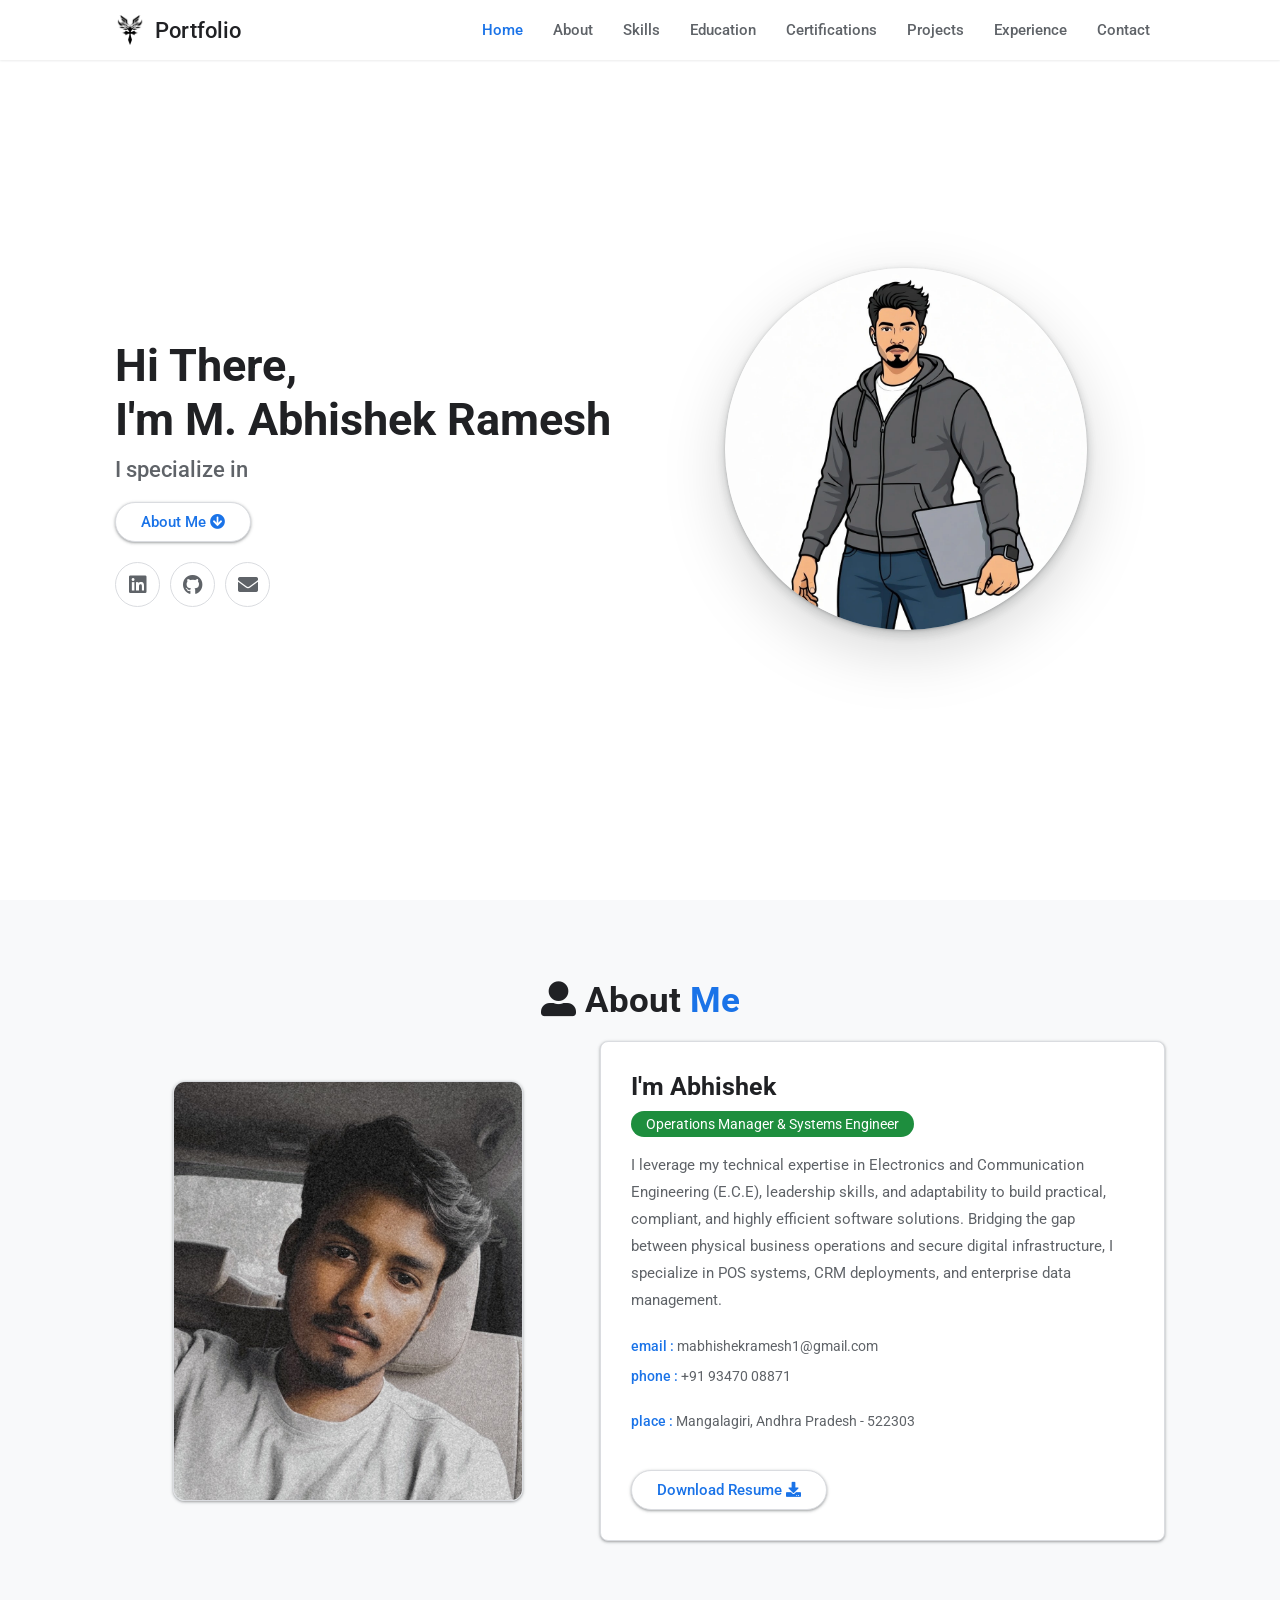
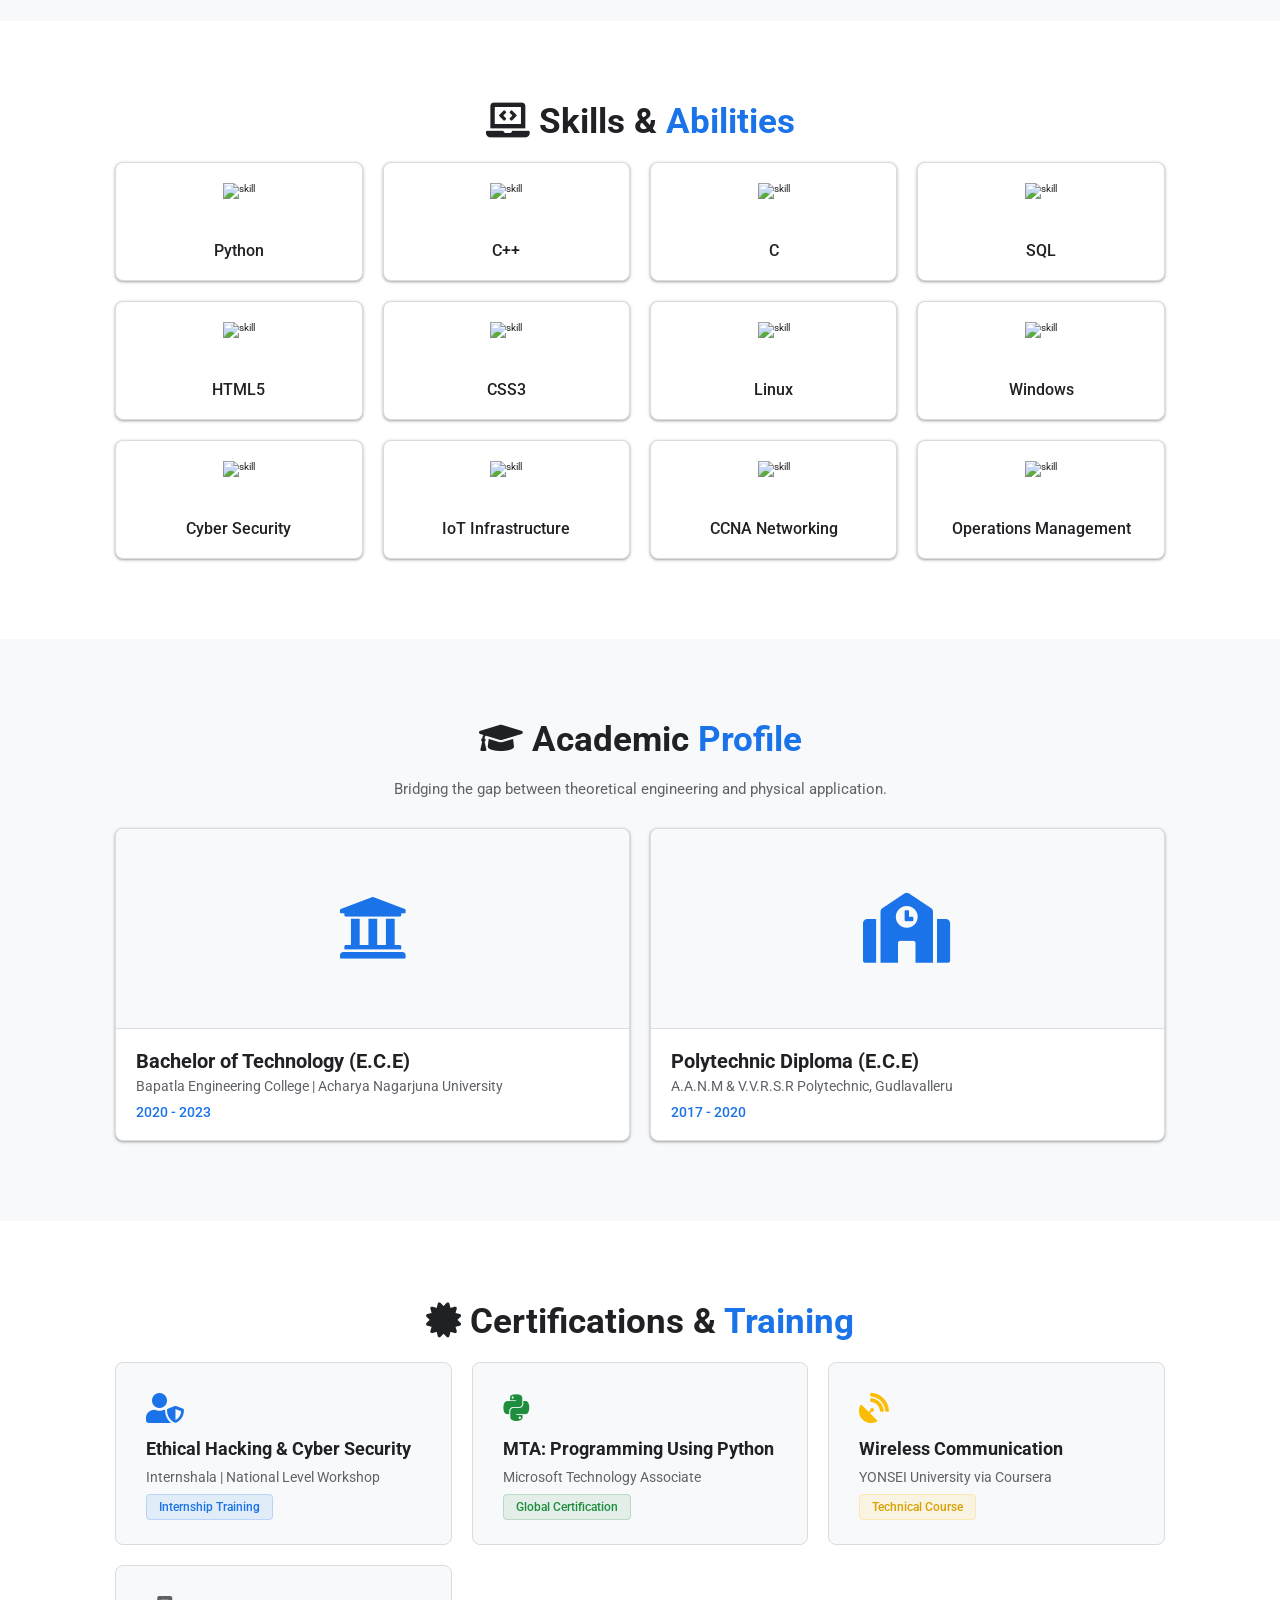
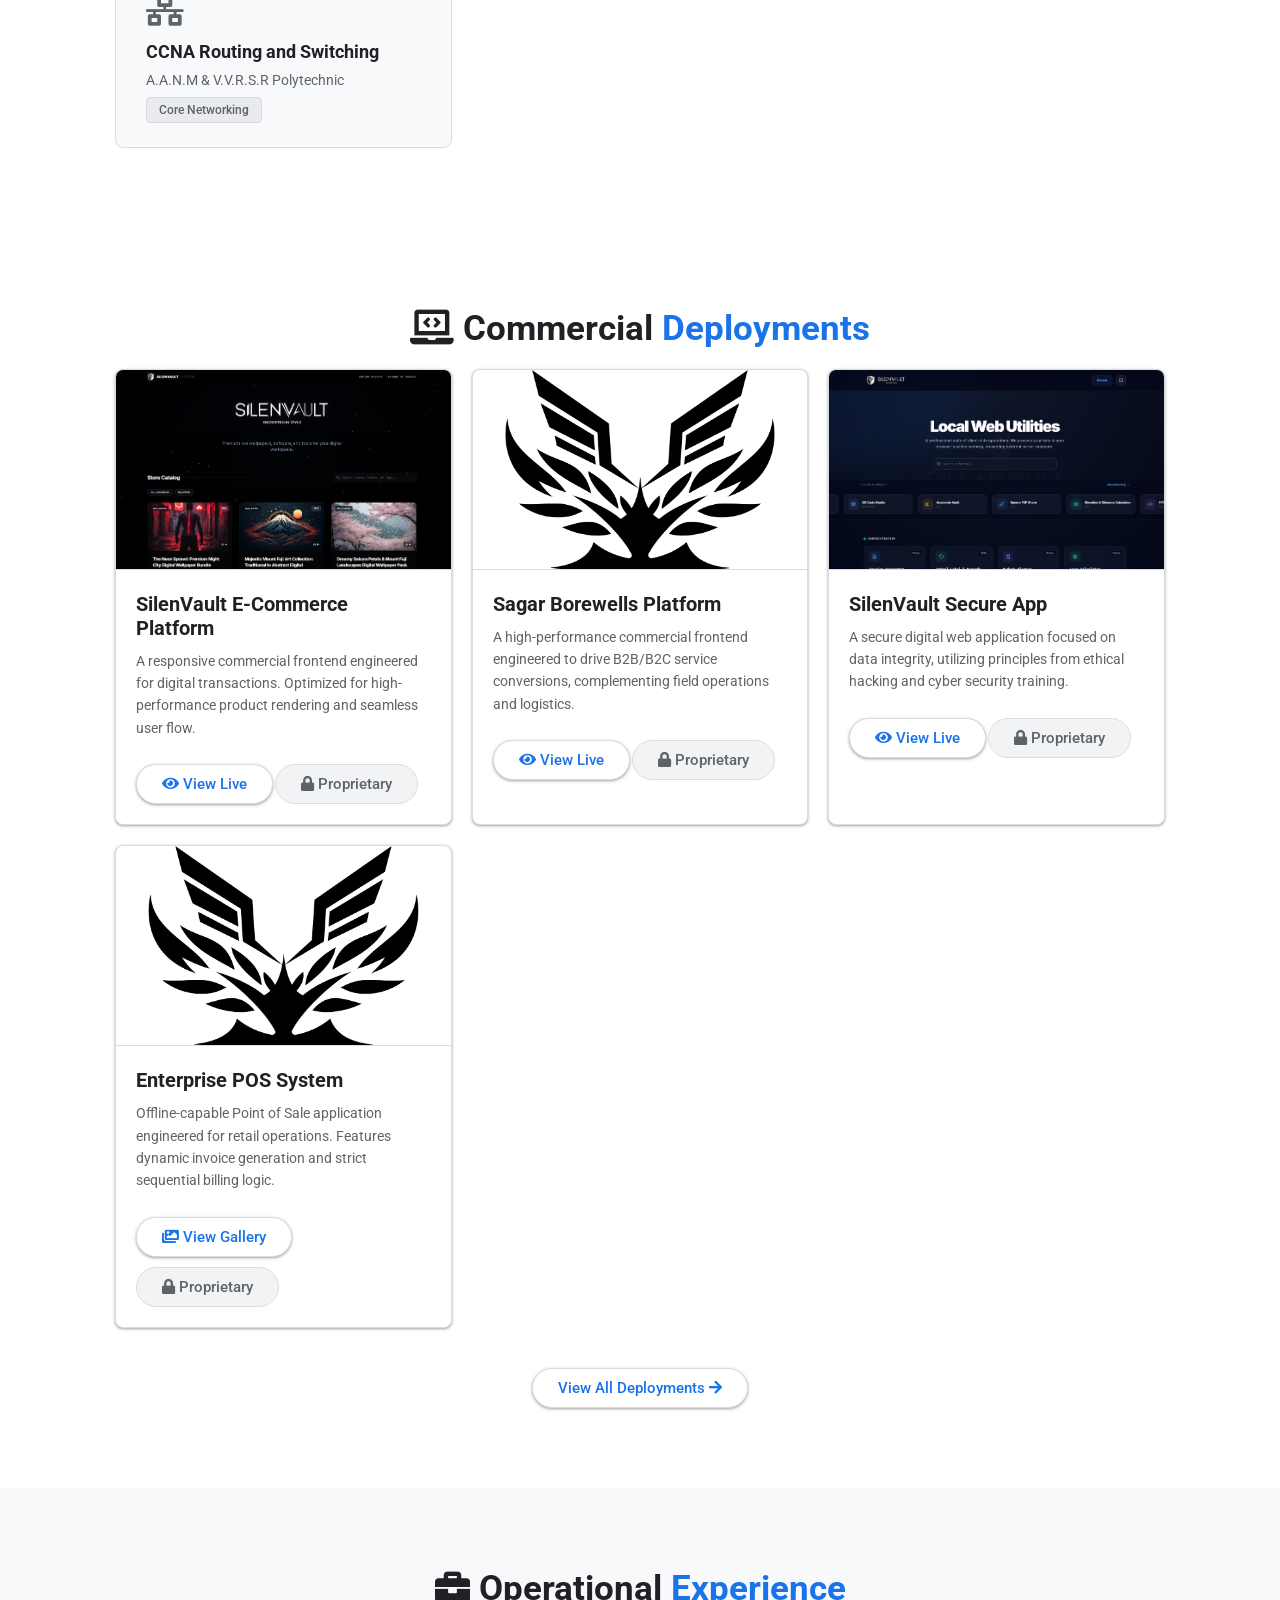
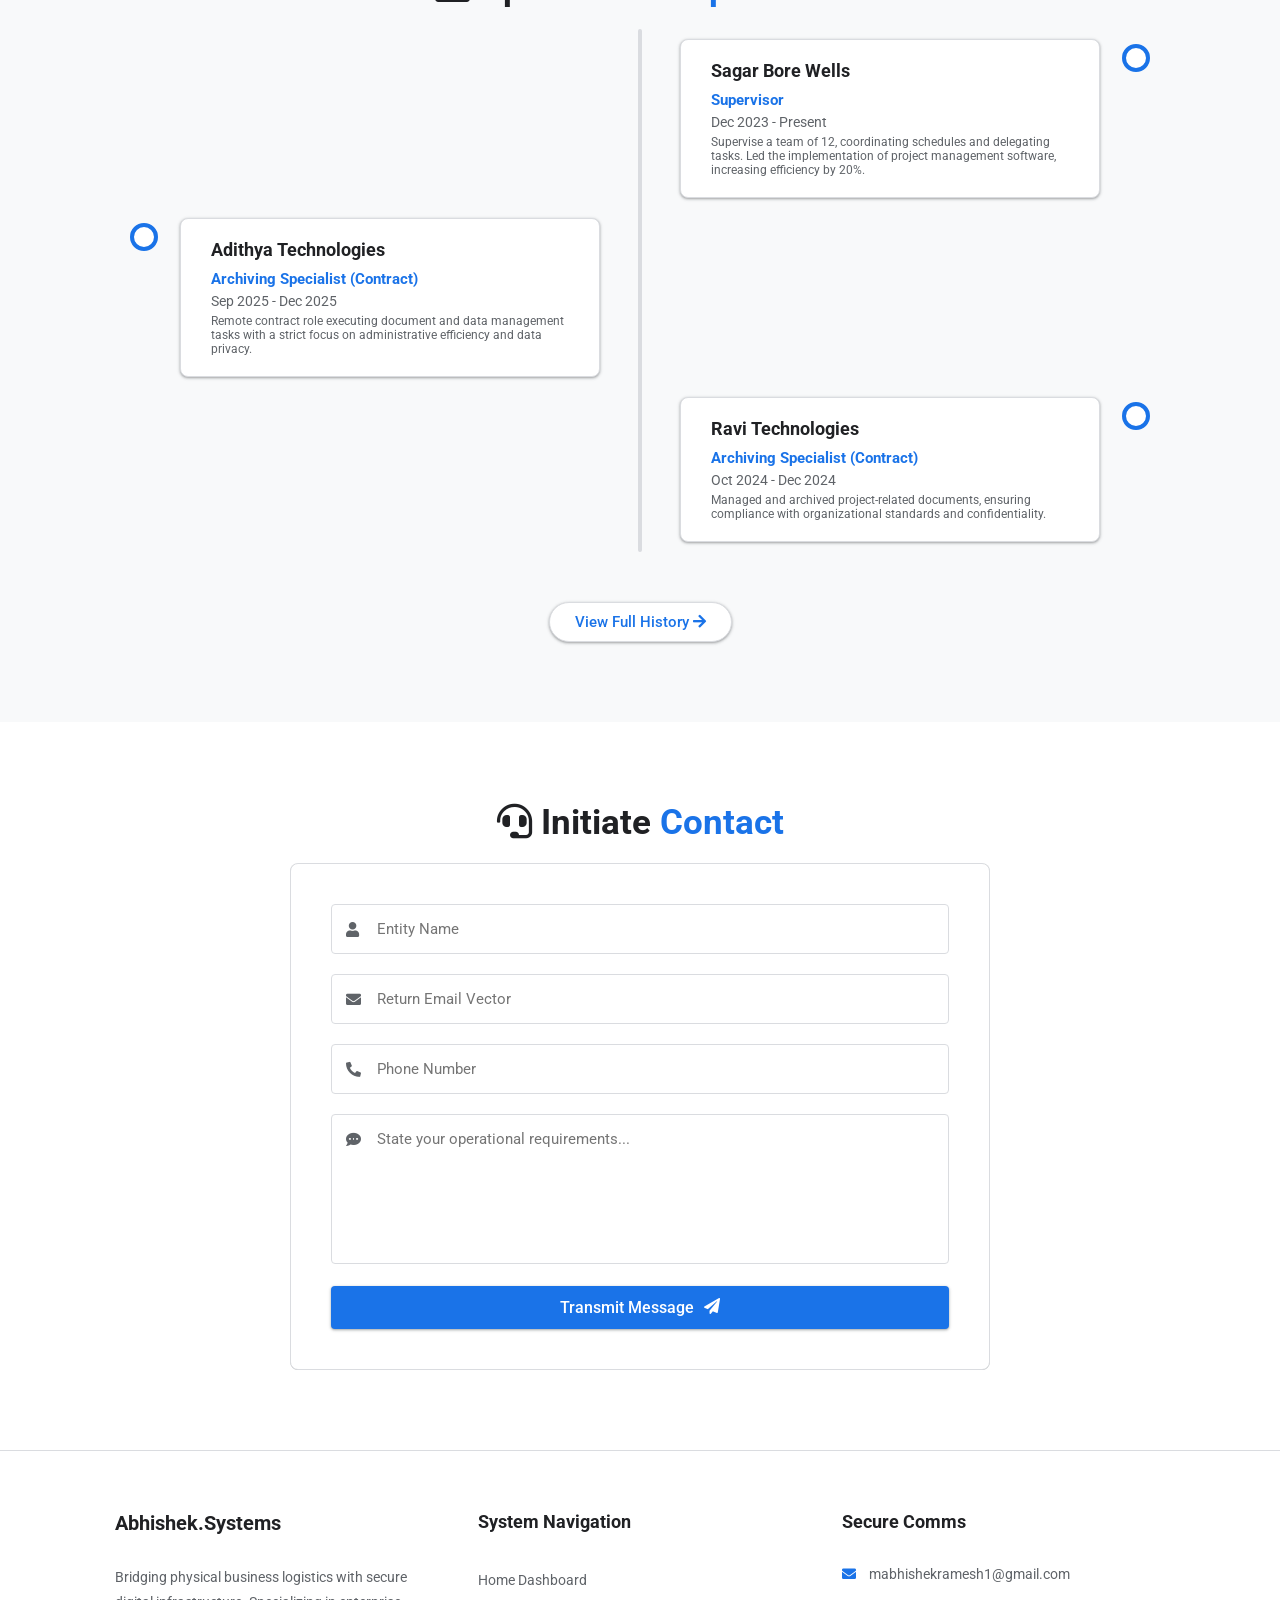
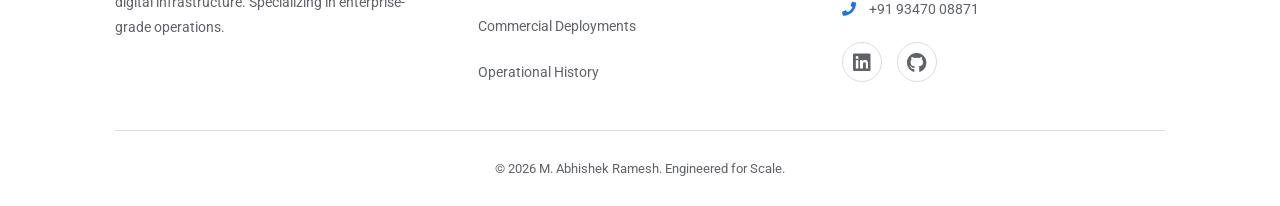
==== commit 0a0b6f0b: "Remove CGPA and percentage from education section" ====
--- a/index.html
+++ b/index.html
@@ -34,7 +34,7 @@
 
 <header>
     <a href="/" class="logo" style="display: flex; align-items: center; gap: 10px; color: var(--text-dark); font-weight: 500; font-size: 2.2rem;">
-        <img src="/assets/images/favicon_black.png" alt="Logo" style="height: 30px; width: auto;" id="header-logo-img"> Portfolio </a>
+        <img src="./assets/images/favicon_white.png" alt="Logo" style="height: 30px; width: auto;" id="header-logo-img"> Portfolio </a>
     <div id="menu" class="fas fa-bars"></div>
     <nav class="navbar">
         <ul>
@@ -126,7 +126,7 @@
         <div class="content">
             <h3>Bachelor of Technology (E.C.E)</h3>
             <p>Bapatla Engineering College | Acharya Nagarjuna University</p>
-            <h4>2020 - 2023 | CGPA: 6.61</h4>
+            <h4>2020 - 2023 </h4>
         </div>
     </div>
 
@@ -137,7 +137,7 @@
         <div class="content">
             <h3>Polytechnic Diploma (E.C.E)</h3>
             <p>A.A.N.M & V.V.R.S.R Polytechnic, Gudlavalleru</p>
-            <h4>2017 - 2020 | 73.29%</h4>
+            <h4>2017 - 2020 </h4>
         </div>
     </div>
 
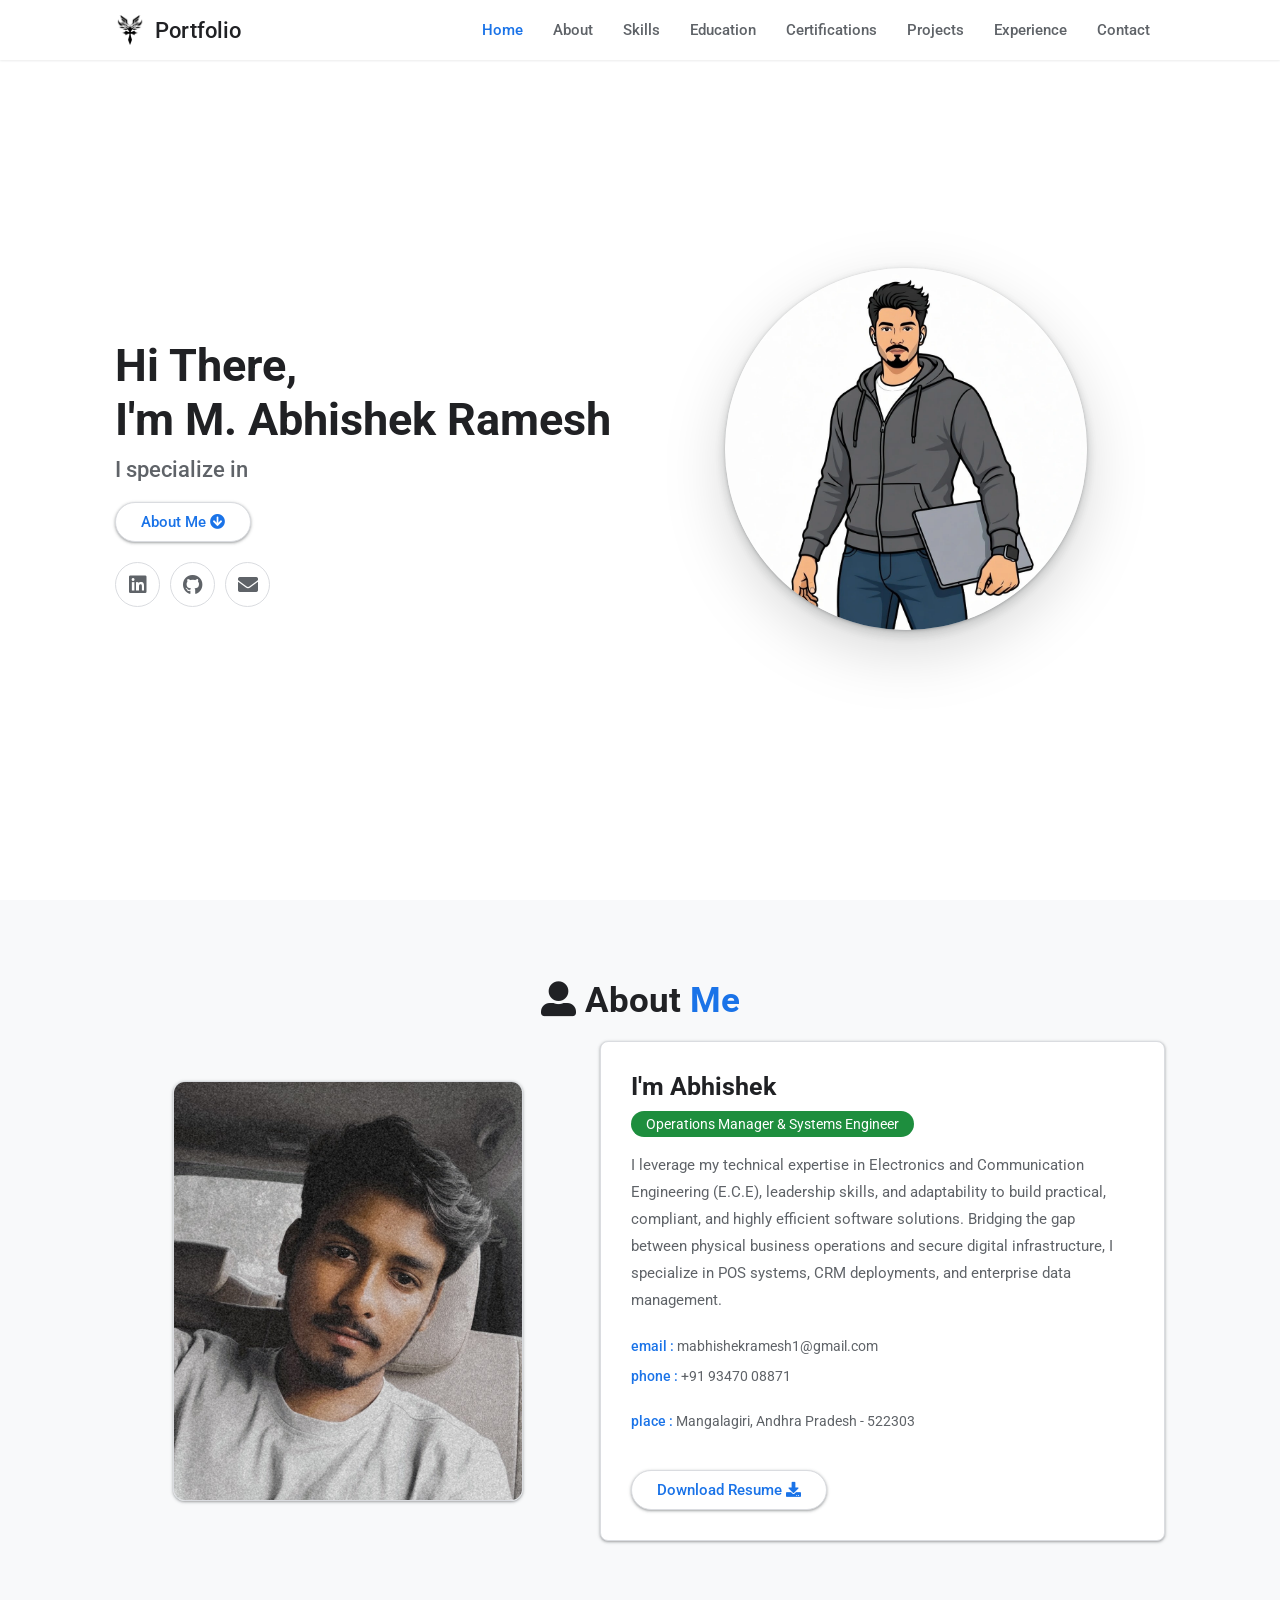
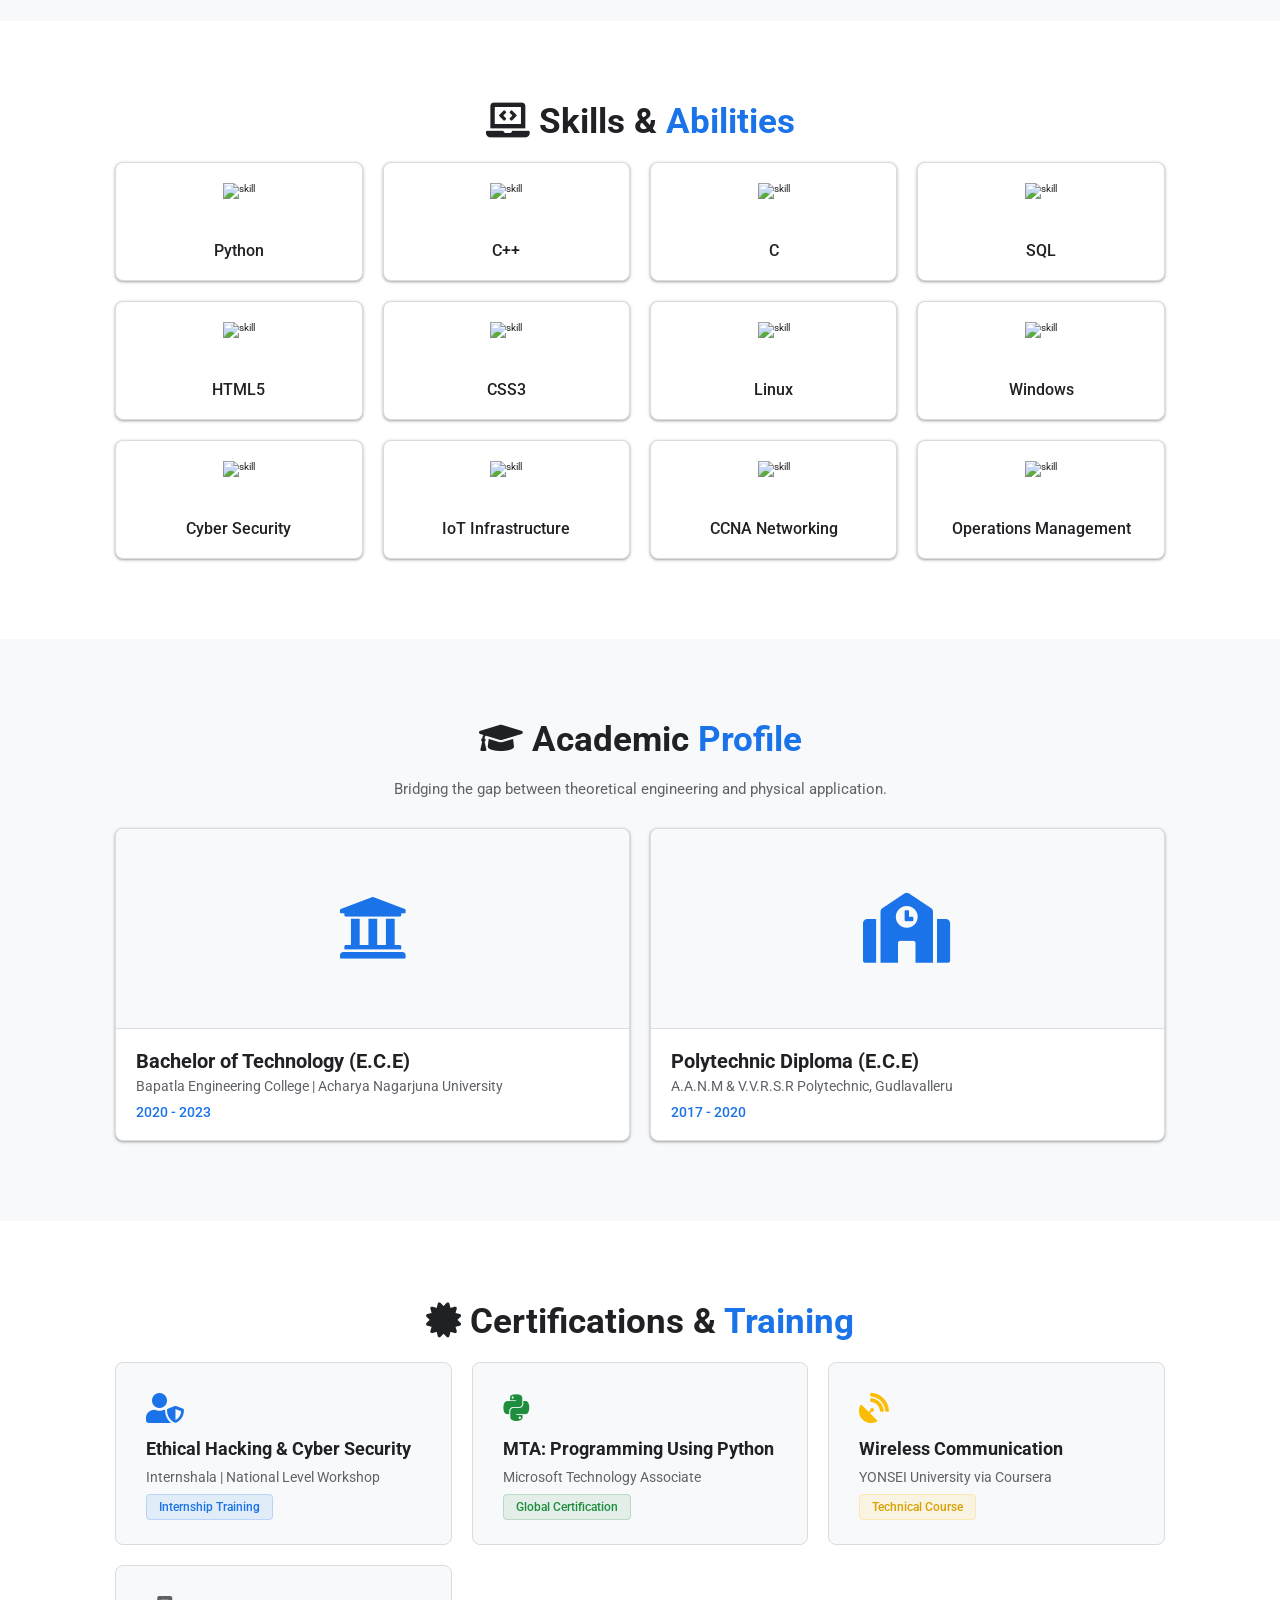
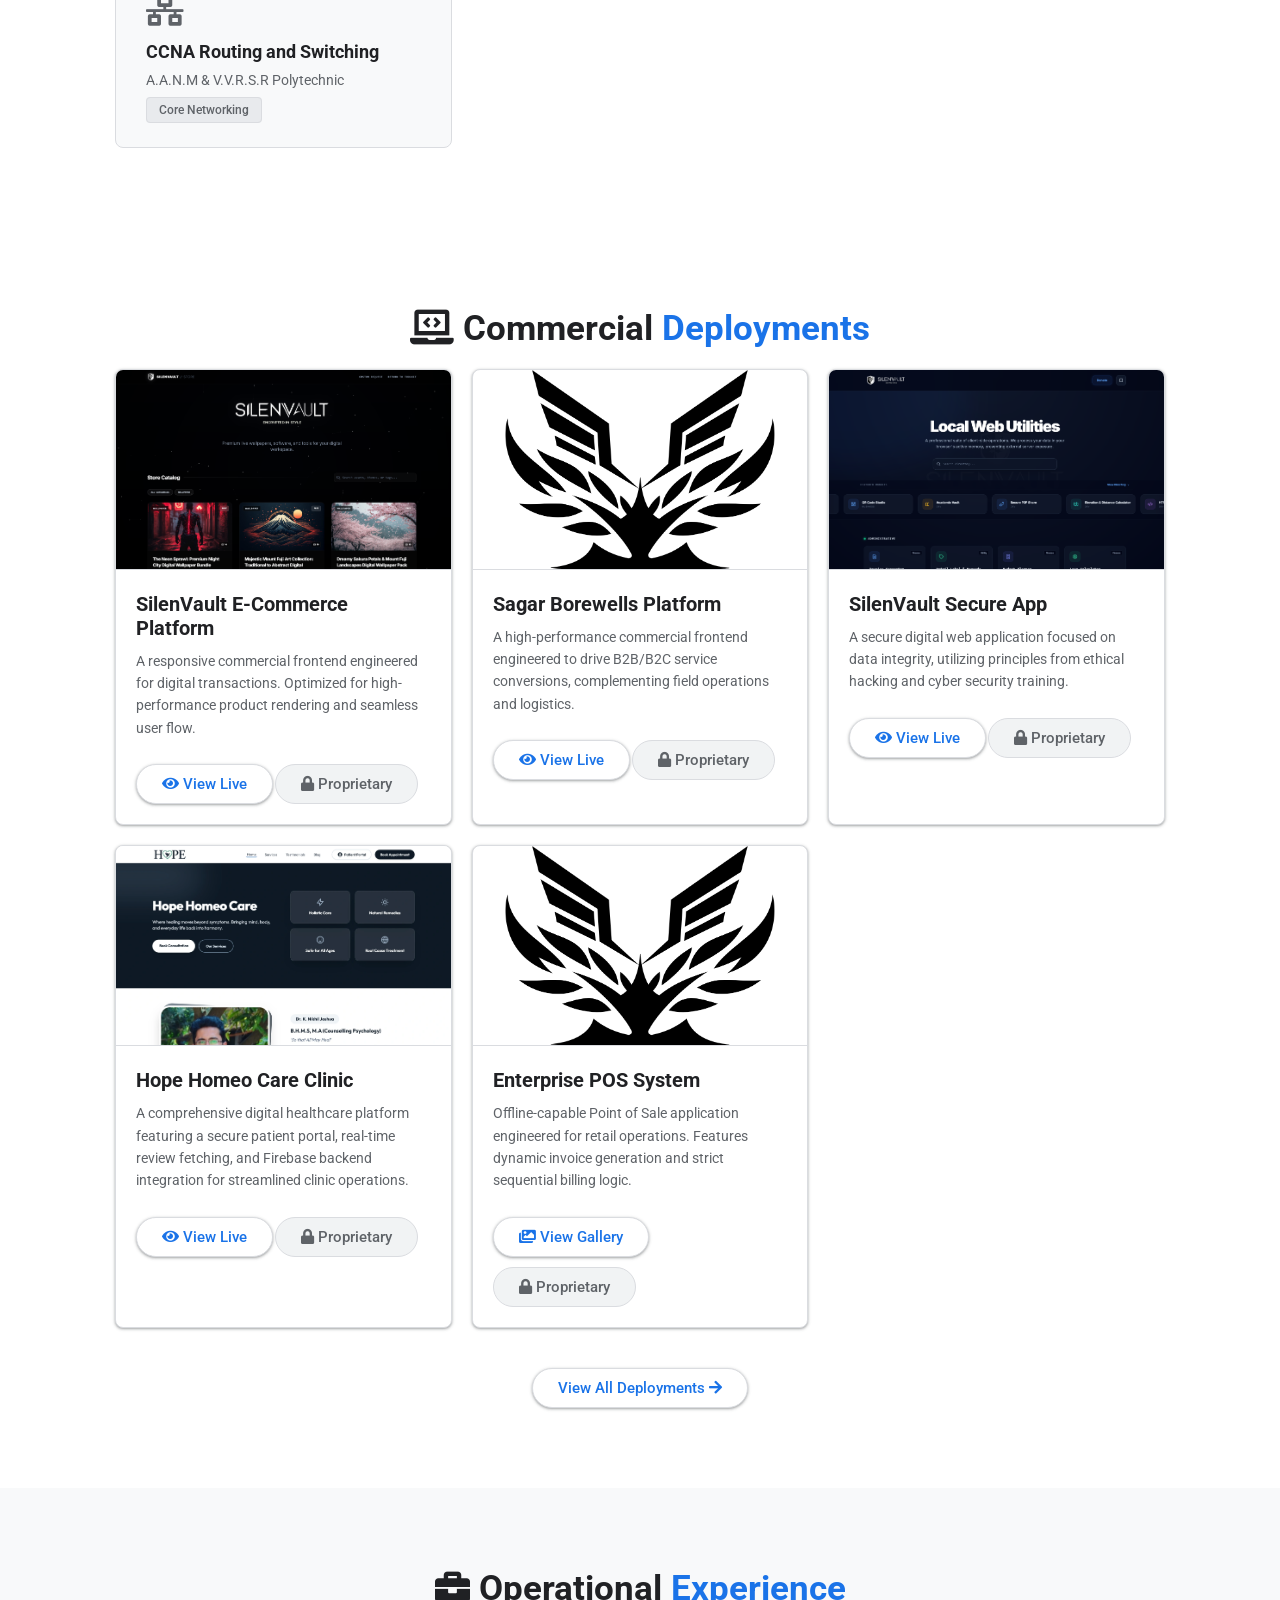
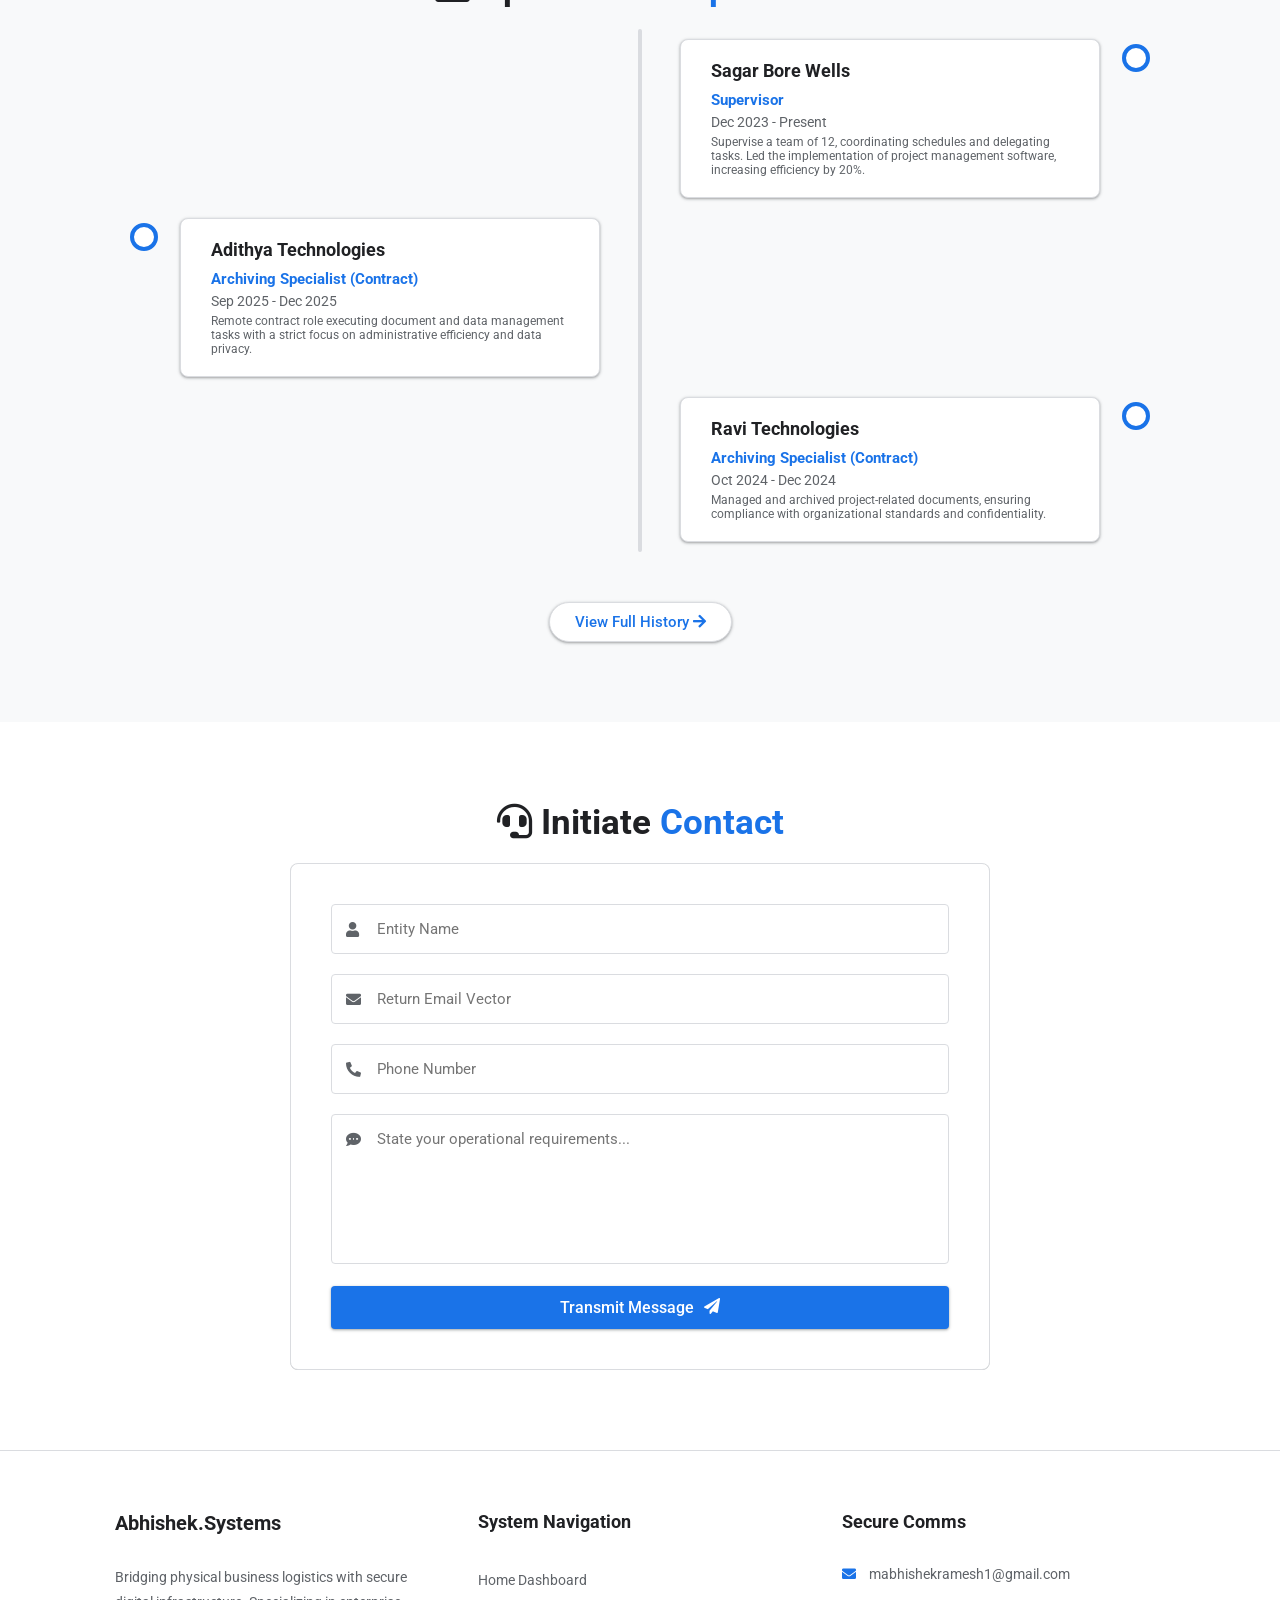
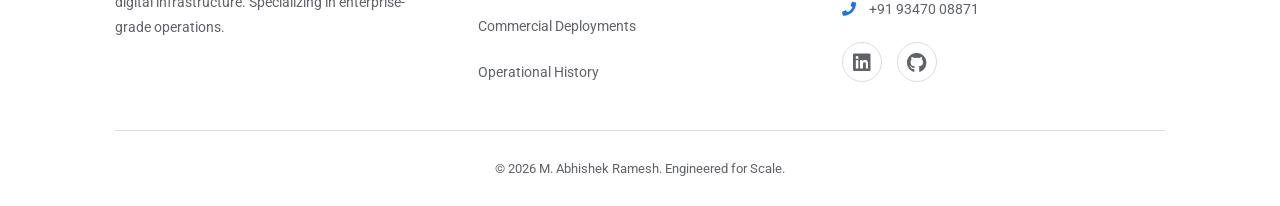
==== commit f6b60194: "Fix invisible header logo bug in dark mode" ====
--- a/index.html
+++ b/index.html
@@ -34,7 +34,7 @@
 
 <header>
     <a href="/" class="logo" style="display: flex; align-items: center; gap: 10px; color: var(--text-dark); font-weight: 500; font-size: 2.2rem;">
-        <img src="./assets/images/favicon_white.png" alt="Logo" style="height: 30px; width: auto;" id="header-logo-img"> Portfolio </a>
+        <img src="./assets/images/favicon_black.png" alt="Logo" style="height: 30px; width: auto;" id="header-logo-img"> Portfolio </a>
     <div id="menu" class="fas fa-bars"></div>
     <nav class="navbar">
         <ul>
